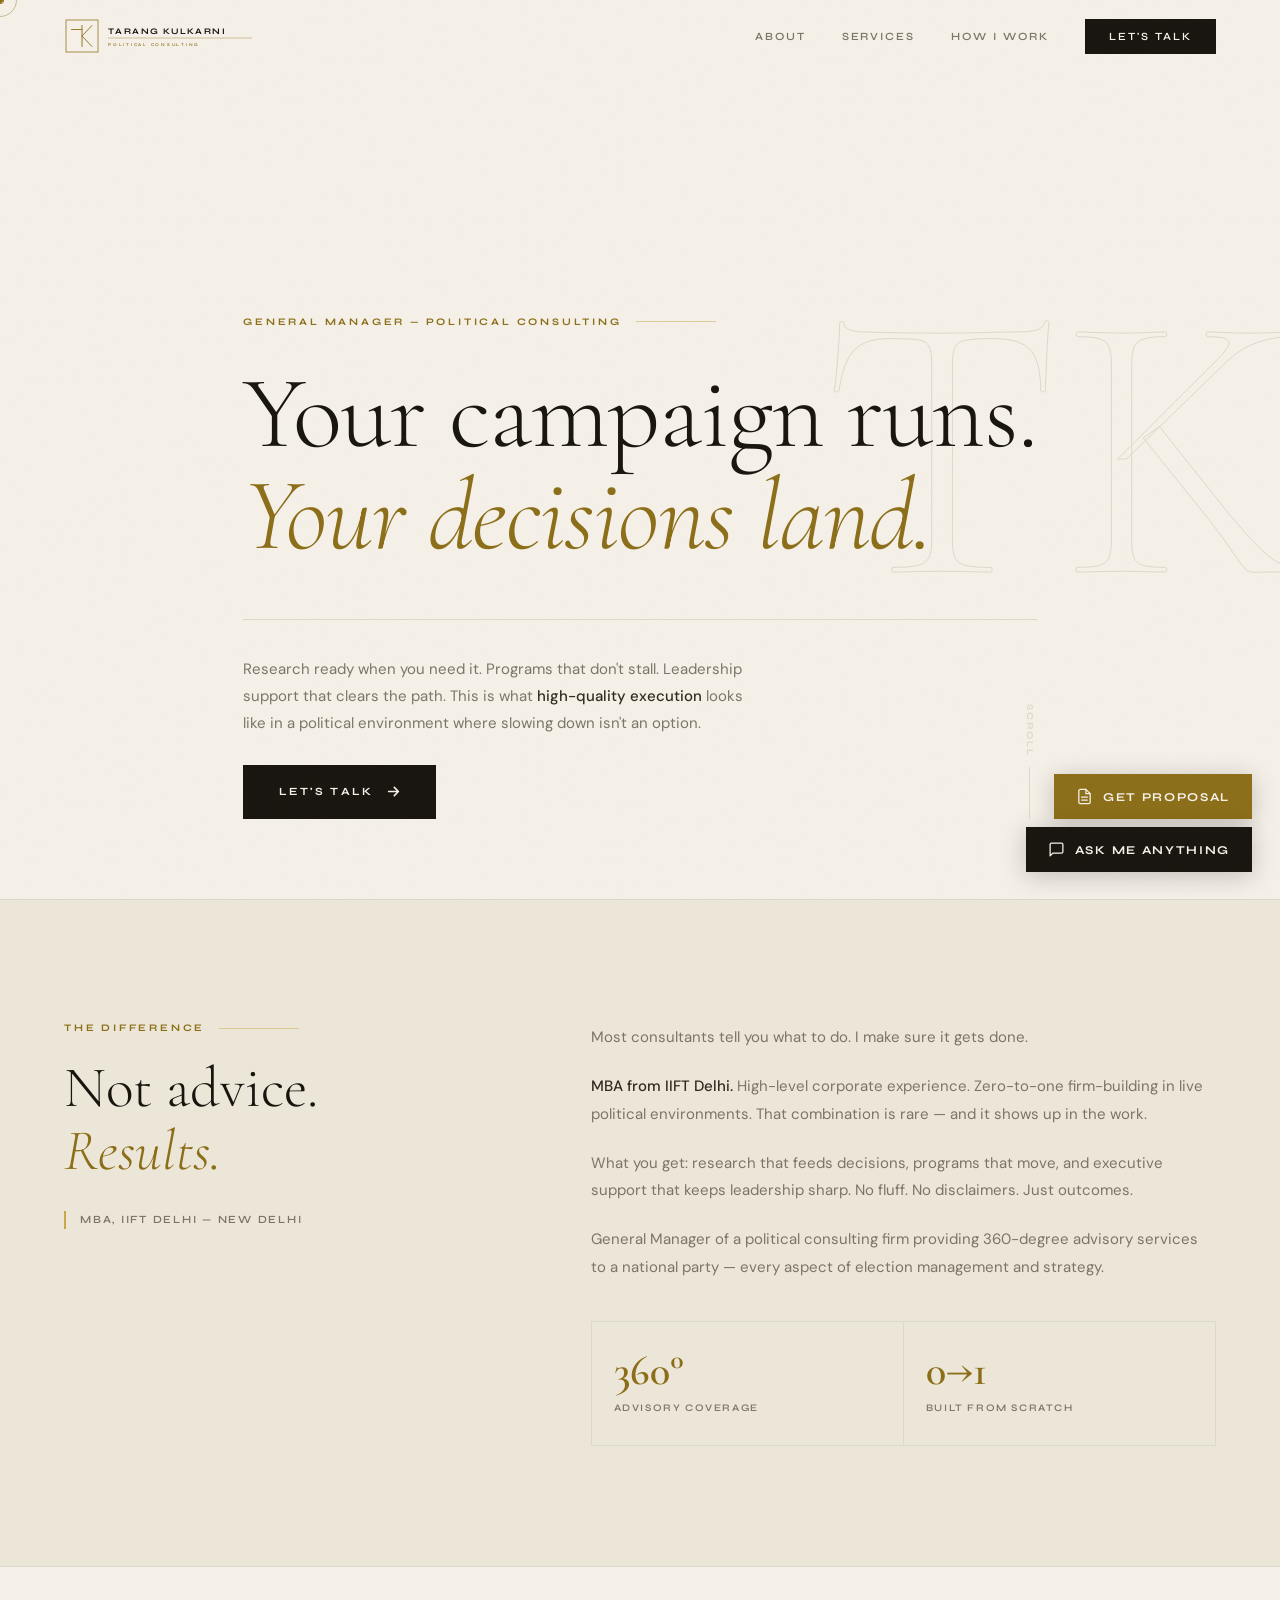
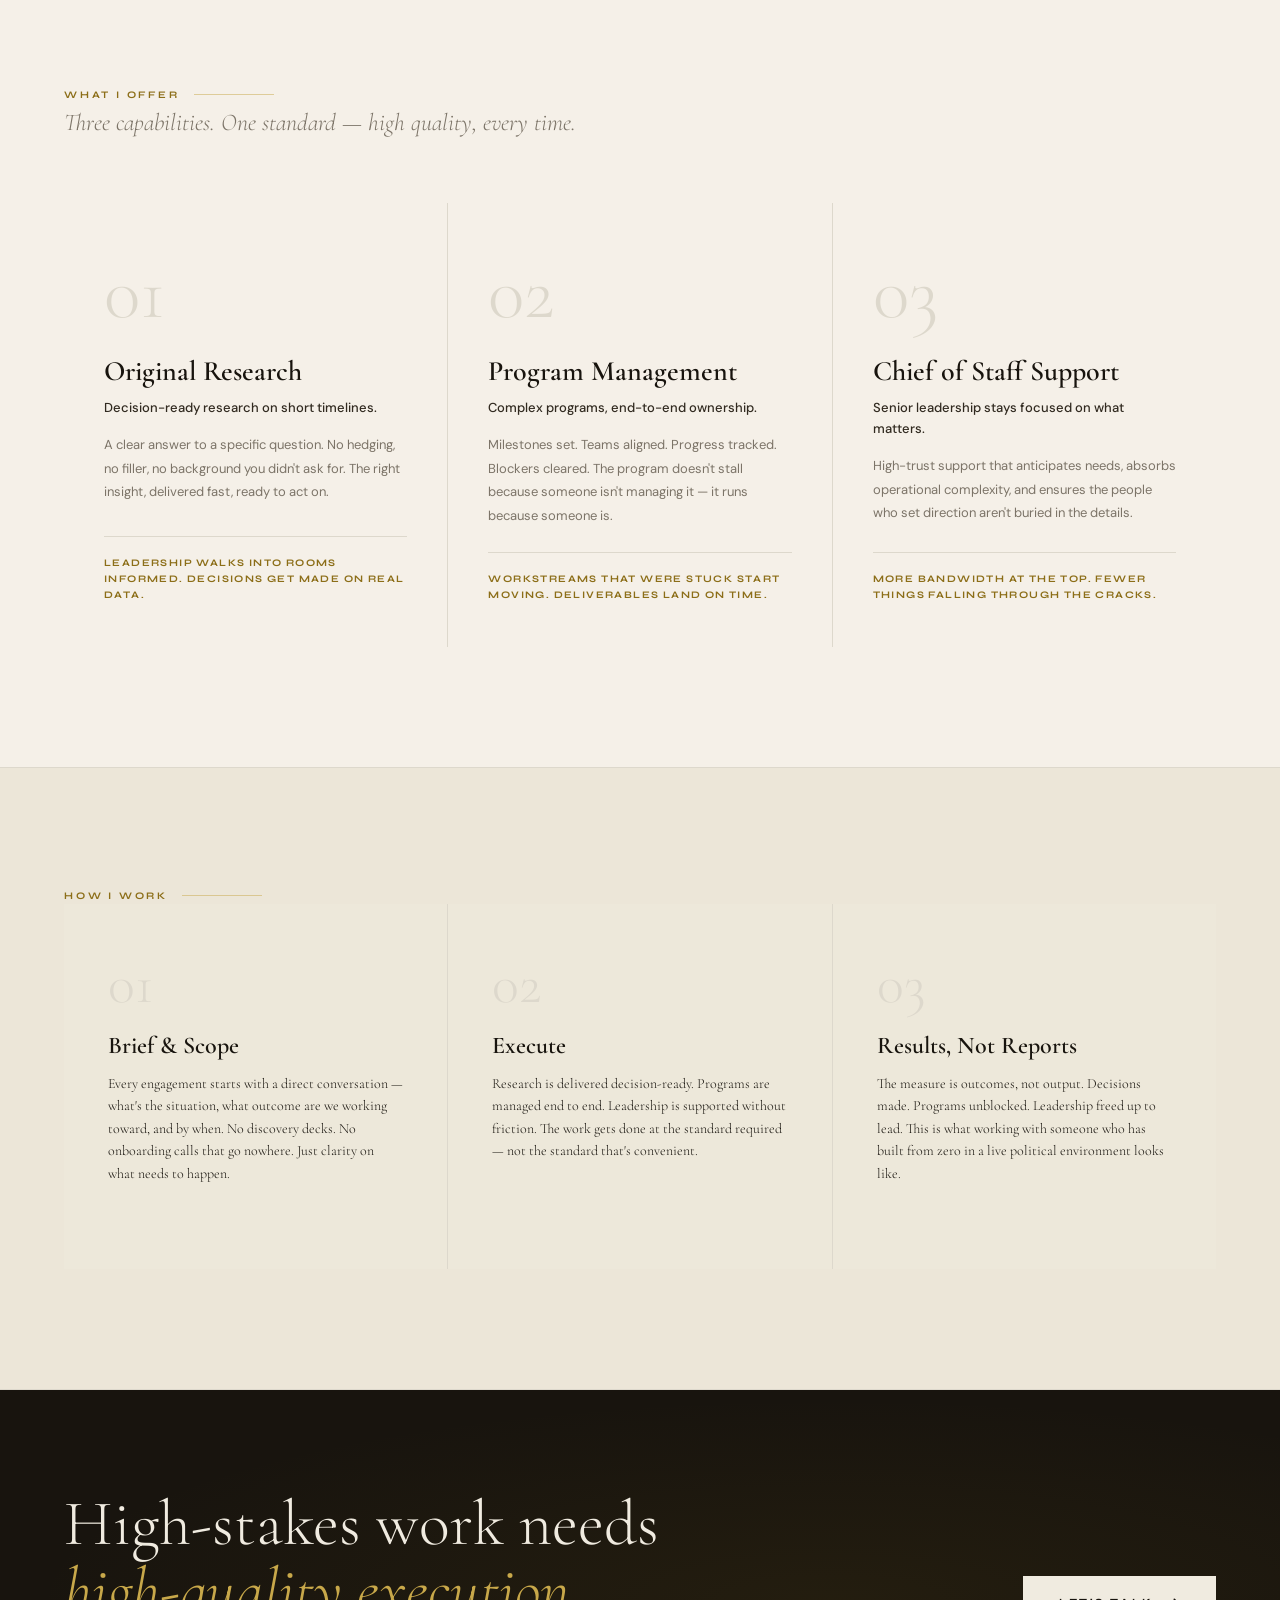
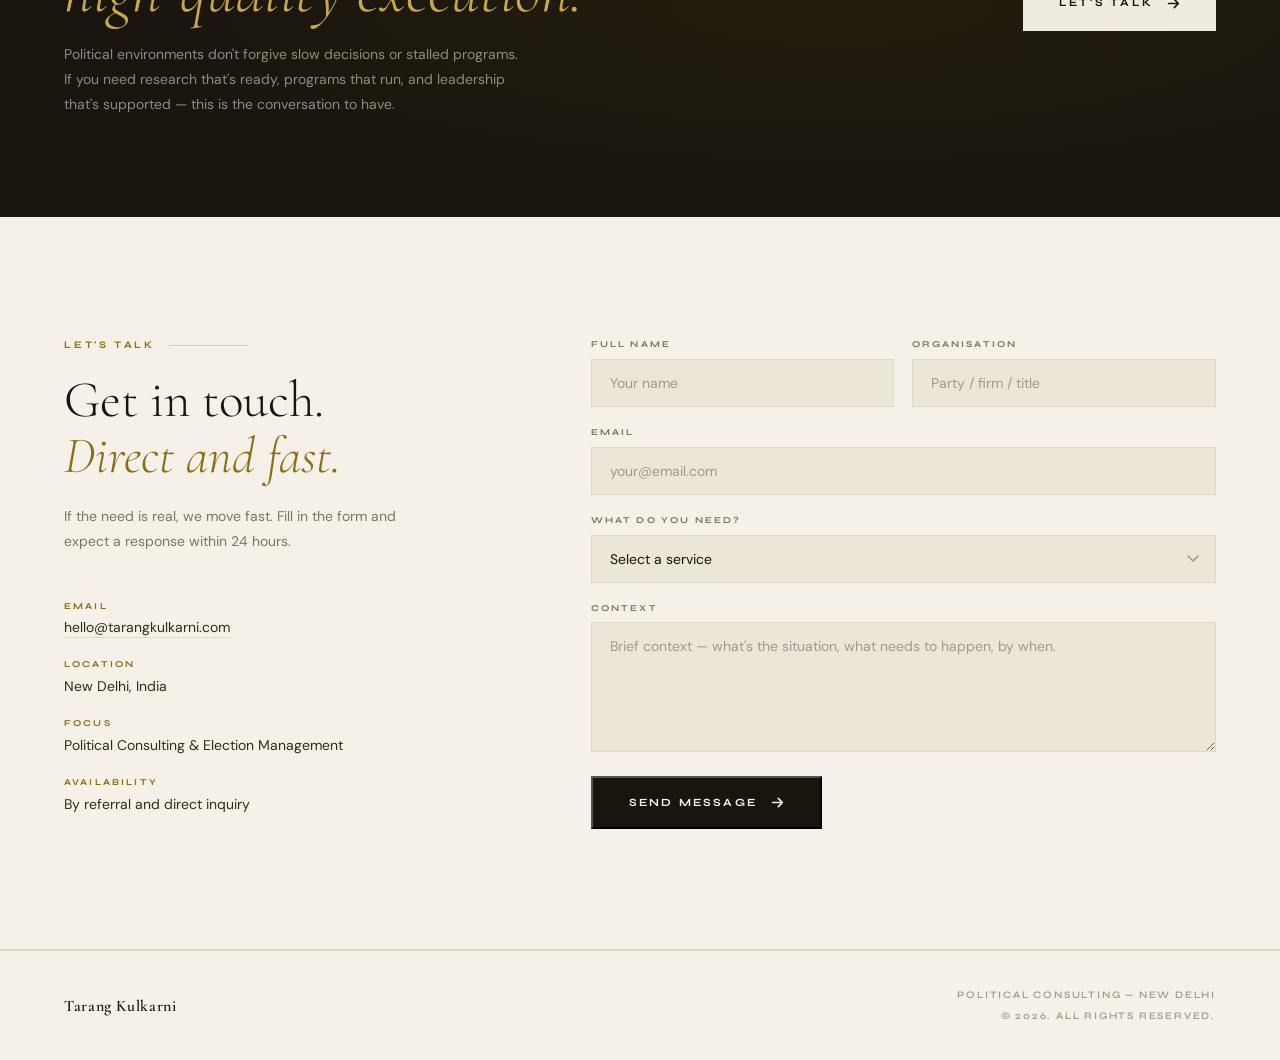
==== index.html @ fb36c05b "Initial commit" ====
<!DOCTYPE html>
<html lang="en">
<head>
  <meta charset="UTF-8" />
  <meta name="viewport" content="width=device-width, initial-scale=1.0" />
  <meta name="description" content="Tarang Kulkarni — General Manager, Political Consulting. Original research, program management, and executive assistancy for high-stakes environments." />
  <title>Tarang Kulkarni — Political Consulting</title>
  <link rel="preconnect" href="https://fonts.googleapis.com" />
  <link rel="preconnect" href="https://fonts.gstatic.com" crossorigin />
  <link href="https://fonts.googleapis.com/css2?family=Cormorant+Garamond:ital,wght@0,300;0,400;0,600;0,700;1,300;1,400;1,600&family=DM+Sans:wght@300;400;500&family=Syne:wght@500;600;700;800&display=swap" rel="stylesheet" />
  <link rel="stylesheet" href="styles.css" />
</head>
<body>

  <div class="cursor"      id="cursor"></div>
  <div class="cursor-ring" id="cursorRing"></div>

  <!-- ═══════════════════════════════════════════
       NAV
  ═══════════════════════════════════════════ -->
  <nav class="nav" id="nav">
    <a class="nav-logo" href="#top" aria-label="Tarang Kulkarni — Home">
      <svg viewBox="0 0 380 72" width="190" height="36" xmlns="http://www.w3.org/2000/svg" aria-hidden="true" style="display:block;">
        <!-- Mark: square border -->
        <rect x="4" y="4" width="64" height="64" fill="none" stroke="#8c6e18" stroke-width="1.5"/>
        <!-- TK ligature: shared stem + crossbar + diagonals -->
        <line x1="36" y1="15" x2="36" y2="57" fill="none" stroke="#8c6e18" stroke-width="1.8" stroke-linecap="round"/>
        <line x1="15" y1="23" x2="36" y2="23" fill="none" stroke="#8c6e18" stroke-width="1.8" stroke-linecap="round"/>
        <line x1="36" y1="36" x2="56" y2="15" fill="none" stroke="#8c6e18" stroke-width="1.8" stroke-linecap="round"/>
        <line x1="36" y1="36" x2="56" y2="57" fill="none" stroke="#8c6e18" stroke-width="1.8" stroke-linecap="round"/>
        <!-- Wordmark: name inherits currentColor for hover transition -->
        <text x="88" y="32" fill="currentColor"
          font-family="'Syne', system-ui, sans-serif"
          font-size="17" font-weight="700" letter-spacing="2.8">TARANG KULKARNI</text>
        <!-- Gold rule -->
        <line x1="88" y1="40" x2="376" y2="40" fill="none" stroke="#8c6e18" stroke-width="0.75"/>
        <!-- Subtitle -->
        <text x="88" y="55" fill="#8c6e18"
          font-family="'Syne', system-ui, sans-serif"
          font-size="8.5" font-weight="600" letter-spacing="3.5">POLITICAL CONSULTING</text>
      </svg>
    </a>

    <ul class="nav-links" id="navLinks">
      <li><a href="#about">About</a></li>
      <li><a href="#services">Services</a></li>
      <li><a href="#process">How I Work</a></li>
      <li><a href="#contact" class="nav-cta">Let's Talk</a></li>
    </ul>

    <button class="hamburger" id="hamburger" aria-label="Open menu">
      <span></span><span></span><span></span>
    </button>
  </nav>

  <!-- ═══════════════════════════════════════════
       HERO
  ═══════════════════════════════════════════ -->
  <header class="hero" id="top">
    <div class="hero-mono" aria-hidden="true">TK</div>

    <div class="hero-inner wrap">
      <p class="eyebrow hero-eyebrow">General Manager &mdash; Political Consulting</p>

      <h1 class="hero-headline">
        Your campaign runs.<br/><em>Your decisions land.</em>
      </h1>

      <div class="hero-foot">
        <div class="hero-foot-left">
          <p class="hero-sub">
            Research ready when you need it. Programs that don't stall.
            Leadership support that clears the path. This is what
            <strong>high-quality execution</strong> looks like in a
            political environment where slowing down isn't an option.
          </p>
          <a href="#contact" class="btn btn-ink hero-cta-btn">
            Let's Talk
            <svg viewBox="0 0 16 16" fill="none" stroke="currentColor" stroke-width="2" stroke-linecap="round" stroke-linejoin="round">
              <path d="M2 8h12M9 3l5 5-5 5"/>
            </svg>
          </a>
        </div>

        <div class="hero-scroll" aria-hidden="true">
          <span class="hero-scroll-label">Scroll</span>
          <div class="hero-scroll-track"></div>
        </div>
      </div>
    </div>
  </header>

  <!-- ═══════════════════════════════════════════
       ABOUT
  ═══════════════════════════════════════════ -->
  <section class="about section-pad" id="about">
    <div class="wrap">
      <div class="about-grid">

        <div class="about-sticky reveal-l">
          <p class="eyebrow">The Difference</p>
          <h2 class="about-heading">Not advice.<br/><em>Results.</em></h2>
          <p class="about-tag">MBA, IIFT Delhi &mdash; New Delhi</p>
        </div>

        <div class="about-copy reveal-r">
          <p>Most consultants tell you what to do. I make sure it gets done.</p>
          <p>
            <strong>MBA from IIFT Delhi.</strong> High-level corporate experience.
            Zero-to-one firm-building in live political environments. That combination
            is rare — and it shows up in the work.
          </p>
          <p>
            What you get: research that feeds decisions, programs that move,
            and executive support that keeps leadership sharp. No fluff.
            No disclaimers. Just outcomes.
          </p>
          <p>
            General Manager of a political consulting firm providing 360-degree
            advisory services to a national party — every aspect of election
            management and strategy.
          </p>

          <div class="stats stagger">
            <div class="stat">
              <div class="stat-n">360°</div>
              <div class="stat-l">Advisory Coverage</div>
            </div>
            <div class="stat">
              <div class="stat-n">0→1</div>
              <div class="stat-l">Built from Scratch</div>
            </div>
          </div>
        </div>

      </div>
    </div>
  </section>

  <!-- ═══════════════════════════════════════════
       SERVICES
  ═══════════════════════════════════════════ -->
  <section class="services section-pad" id="services">
    <div class="wrap">
      <p class="eyebrow reveal">What I Offer</p>
      <p class="services-intro reveal">Three capabilities. One standard — high quality, every time.</p>

      <div class="services-grid stagger">

        <div class="s-card">
          <div class="s-num">01</div>
          <h3 class="s-title">Original Research</h3>
          <p class="s-lead">Decision-ready research on short timelines.</p>
          <p class="s-desc">
            A clear answer to a specific question. No hedging, no filler,
            no background you didn't ask for. The right insight, delivered
            fast, ready to act on.
          </p>
          <p class="s-outcome">Leadership walks into rooms informed. Decisions get made on real data.</p>
        </div>

        <div class="s-card">
          <div class="s-num">02</div>
          <h3 class="s-title">Program Management</h3>
          <p class="s-lead">Complex programs, end-to-end ownership.</p>
          <p class="s-desc">
            Milestones set. Teams aligned. Progress tracked. Blockers cleared.
            The program doesn't stall because someone isn't managing it —
            it runs because someone is.
          </p>
          <p class="s-outcome">Workstreams that were stuck start moving. Deliverables land on time.</p>
        </div>

        <div class="s-card">
          <div class="s-num">03</div>
          <h3 class="s-title">Chief of Staff Support</h3>
          <p class="s-lead">Senior leadership stays focused on what matters.</p>
          <p class="s-desc">
            High-trust support that anticipates needs, absorbs operational
            complexity, and ensures the people who set direction aren't
            buried in the details.
          </p>
          <p class="s-outcome">More bandwidth at the top. Fewer things falling through the cracks.</p>
        </div>

      </div>
    </div>
  </section>

  <!-- ═══════════════════════════════════════════
       HOW I WORK
  ═══════════════════════════════════════════ -->
  <section class="testimonials section-pad" id="process">
    <div class="wrap">
      <p class="eyebrow reveal">How I Work</p>

      <div class="t-grid stagger">

        <div class="t-card">
          <div class="s-num" style="font-size:56px; margin-bottom:20px;">01</div>
          <h3 class="s-title" style="font-size:24px; margin-bottom:12px;">Brief &amp; Scope</h3>
          <p class="t-text" style="font-style:normal; font-size:14px;">
            Every engagement starts with a direct conversation — what's the situation,
            what outcome are we working toward, and by when. No discovery decks.
            No onboarding calls that go nowhere. Just clarity on what needs to happen.
          </p>
        </div>

        <div class="t-card">
          <div class="s-num" style="font-size:56px; margin-bottom:20px;">02</div>
          <h3 class="s-title" style="font-size:24px; margin-bottom:12px;">Execute</h3>
          <p class="t-text" style="font-style:normal; font-size:14px;">
            Research is delivered decision-ready. Programs are managed end to end.
            Leadership is supported without friction. The work gets done at the standard
            required — not the standard that's convenient.
          </p>
        </div>

        <div class="t-card">
          <div class="s-num" style="font-size:56px; margin-bottom:20px;">03</div>
          <h3 class="s-title" style="font-size:24px; margin-bottom:12px;">Results, Not Reports</h3>
          <p class="t-text" style="font-style:normal; font-size:14px;">
            The measure is outcomes, not output. Decisions made. Programs unblocked.
            Leadership freed up to lead. This is what working with someone who has
            built from zero in a live political environment looks like.
          </p>
        </div>

      </div>
    </div>
  </section>

  <!-- ═══════════════════════════════════════════
       CTA BAND (dark)
  ═══════════════════════════════════════════ -->
  <section class="cta-band">
    <div class="wrap">
      <div class="cta-band-inner">

        <div class="cta-band-copy reveal-l">
          <h2 class="cta-band-h">
            High-stakes work needs<br/><em>high-quality execution.</em>
          </h2>
          <p class="cta-band-p">
            Political environments don't forgive slow decisions or stalled
            programs. If you need research that's ready, programs that run,
            and leadership that's supported — this is the conversation to have.
          </p>
        </div>

        <div class="cta-band-action reveal-r">
          <a href="#contact" class="btn btn-dark">
            Let's Talk
            <svg viewBox="0 0 16 16" fill="none" stroke="currentColor" stroke-width="2" stroke-linecap="round" stroke-linejoin="round">
              <path d="M2 8h12M9 3l5 5-5 5"/>
            </svg>
          </a>
        </div>

      </div>
    </div>
  </section>

  <!-- ═══════════════════════════════════════════
       CONTACT
  ═══════════════════════════════════════════ -->
  <section class="contact section-pad" id="contact">
    <div class="wrap">
      <div class="contact-grid">

        <div class="contact-sticky reveal-l">
          <p class="eyebrow">Let's Talk</p>
          <h2 class="contact-h">Get in touch.<br/><em>Direct and fast.</em></h2>
          <p class="contact-sub">
            If the need is real, we move fast. Fill in the form and
            expect a response within 24 hours.
          </p>

          <div class="c-details">
            <div>
              <p class="c-detail-label">Email</p>
              <p class="c-detail-val">
                <a href="mailto:hello@tarangkulkarni.com" style="color:inherit; border-bottom: 1px solid var(--border); padding-bottom:1px; transition: border-color .2s;">hello@tarangkulkarni.com</a>
              </p>
            </div>
            <div>
              <p class="c-detail-label">Location</p>
              <p class="c-detail-val">New Delhi, India</p>
            </div>
            <div>
              <p class="c-detail-label">Focus</p>
              <p class="c-detail-val">Political Consulting &amp; Election Management</p>
            </div>
            <div>
              <p class="c-detail-label">Availability</p>
              <p class="c-detail-val">By referral and direct inquiry</p>
            </div>
          </div>
        </div>

        <div class="reveal-r">
          <form class="form" id="contactForm" novalidate>

            <div class="form-row">
              <div class="form-group">
                <label class="form-lbl" for="fname">Full Name</label>
                <input class="form-input" type="text" id="fname" name="name"
                  placeholder="Your name" required />
              </div>
              <div class="form-group">
                <label class="form-lbl" for="org">Organisation</label>
                <input class="form-input" type="text" id="org" name="org"
                  placeholder="Party / firm / title" />
              </div>
            </div>

            <div class="form-group">
              <label class="form-lbl" for="email">Email</label>
              <input class="form-input" type="email" id="email" name="email"
                placeholder="your@email.com" required />
            </div>

            <div class="form-group">
              <label class="form-lbl" for="service">What do you need?</label>
              <select class="form-select" id="service" name="service">
                <option value="" disabled selected>Select a service</option>
                <option value="research">Original Research</option>
                <option value="programs">Program Management</option>
                <option value="exec">Chief of Staff Support</option>
                <option value="other">Something else</option>
              </select>
            </div>

            <div class="form-group">
              <label class="form-lbl" for="msg">Context</label>
              <textarea class="form-textarea" id="msg" name="message"
                placeholder="Brief context — what's the situation, what needs to happen, by when."
                required></textarea>
            </div>

            <div class="form-actions">
              <button type="submit" class="btn btn-ink" id="submitBtn">
                Send Message
                <svg viewBox="0 0 16 16" fill="none" stroke="currentColor" stroke-width="2" stroke-linecap="round" stroke-linejoin="round">
                  <path d="M2 8h12M9 3l5 5-5 5"/>
                </svg>
              </button>
            </div>

            <div class="form-success" id="formSuccess">
              Message received — you'll hear back within 24 hours.
            </div>

          </form>
        </div>

      </div>
    </div>
  </section>

  <!-- ═══════════════════════════════════════════
       FOOTER
  ═══════════════════════════════════════════ -->
  <footer class="footer">
    <div class="wrap">
      <div class="footer-inner">
        <span class="footer-name">Tarang Kulkarni</span>
        <div class="footer-right">
          <div>Political Consulting &mdash; New Delhi</div>
          <div style="margin-top:4px">&copy; 2026. All rights reserved.</div>
        </div>
      </div>
    </div>
  </footer>

  <!-- ═══════════════════════════════════════════
       SCRIPTS
  ═══════════════════════════════════════════ -->
  <script>
    // ── Cursor ────────────────────────────────
    const cur  = document.getElementById('cursor');
    const ring = document.getElementById('cursorRing');
    let mx = 0, my = 0, rx = 0, ry = 0;

    document.addEventListener('mousemove', e => { mx = e.clientX; my = e.clientY; });

    (function loop() {
      cur.style.left  = mx + 'px';
      cur.style.top   = my + 'px';
      rx += (mx - rx) * 0.13;
      ry += (my - ry) * 0.13;
      ring.style.left = rx + 'px';
      ring.style.top  = ry + 'px';
      requestAnimationFrame(loop);
    })();

    document.querySelectorAll('a, button, input, textarea, select').forEach(el => {
      el.addEventListener('mouseenter', () => { cur.classList.add('hover'); ring.classList.add('hover'); });
      el.addEventListener('mouseleave', () => { cur.classList.remove('hover'); ring.classList.remove('hover'); });
    });

    // ── Nav scroll ────────────────────────────
    const nav = document.getElementById('nav');
    window.addEventListener('scroll', () => {
      nav.classList.toggle('scrolled', window.scrollY > 48);
    }, { passive: true });

    // ── Mobile nav ────────────────────────────
    const hbg   = document.getElementById('hamburger');
    const links = document.getElementById('navLinks');
    hbg.addEventListener('click', () => {
      const open = hbg.classList.toggle('open');
      links.classList.toggle('open', open);
      hbg.setAttribute('aria-label', open ? 'Close menu' : 'Open menu');
    });
    links.querySelectorAll('a').forEach(a => a.addEventListener('click', () => {
      hbg.classList.remove('open');
      links.classList.remove('open');
    }));

    // ── Scroll reveal ─────────────────────────
    const io = new IntersectionObserver(entries => {
      entries.forEach(e => { if (e.isIntersecting) { e.target.classList.add('on'); io.unobserve(e.target); } });
    }, { threshold: 0.12 });
    document.querySelectorAll('.reveal, .reveal-l, .reveal-r, .stagger').forEach(el => io.observe(el));

    // ── Smooth scroll (offset for fixed nav) ──
    document.querySelectorAll('a[href^="#"]').forEach(a => {
      a.addEventListener('click', e => {
        const t = document.querySelector(a.getAttribute('href'));
        if (!t) return;
        e.preventDefault();
        window.scrollTo({ top: t.getBoundingClientRect().top + scrollY - 76, behavior: 'smooth' });
      });
    });

    // ── Contact form ──────────────────────────
    const form    = document.getElementById('contactForm');
    const success = document.getElementById('formSuccess');
    const submitBtn = document.getElementById('submitBtn');

    form.addEventListener('submit', e => {
      e.preventDefault();
      let valid = true;

      ['fname', 'email', 'msg'].forEach(id => {
        const f = document.getElementById(id);
        if (!f.value.trim()) {
          f.classList.add('form-error');
          valid = false;
          f.addEventListener('input', () => f.classList.remove('form-error'), { once: true });
        }
      });

      if (!valid) return;

      submitBtn.disabled = true;
      submitBtn.style.opacity = '.5';

      setTimeout(() => {
        form.reset();
        submitBtn.style.display = 'none';
        success.classList.add('show');
      }, 500);
    });
  </script>

  <!-- ═══════════════════════════════════════════
       WIDGETS
  ═══════════════════════════════════════════ -->
  <div id="wg">

    <!-- ── Q&A Panel ── -->
    <div id="cw-panel" role="complementary" aria-label="Chat with Tarang's assistant">
      <div id="cw-head">
        <div id="cw-head-info">
          <div id="cw-avatar">TK</div>
          <div>
            <div id="cw-name">Ask Tarang</div>
            <div id="cw-status"><span id="cw-dot"></span>Online</div>
          </div>
        </div>
        <button id="cw-close" aria-label="Close chat">
          <svg viewBox="0 0 16 16" fill="none" stroke="currentColor" stroke-width="2" stroke-linecap="round">
            <path d="M3 3l10 10M13 3L3 13"/>
          </svg>
        </button>
      </div>
      <div id="cw-msgs" role="log" aria-live="polite">
        <div class="cw-msg cw-ai">Hi — I'm here to answer questions about Tarang's work, services, and approach. What would you like to know?</div>
      </div>
      <div id="cw-typing" aria-label="Typing" style="display:none;">
        <span></span><span></span><span></span>
      </div>
      <div id="cw-foot">
        <input id="cw-input" type="text" placeholder="Type a message…" autocomplete="off" maxlength="500" />
        <button id="cw-send" aria-label="Send">
          <svg viewBox="0 0 16 16" fill="none" stroke="currentColor" stroke-width="2" stroke-linecap="round" stroke-linejoin="round">
            <path d="M2 8h12M9 3l5 5-5 5"/>
          </svg>
        </button>
      </div>
    </div>

    <!-- ── Proposal Panel ── -->
    <div id="pw-panel" role="complementary" aria-label="Get a proposal from Tarang">
      <div id="pw-progress-wrap">
        <div id="pw-progress-top">
          <span id="pw-progress-label">Step <span id="pw-step-num">1</span> of 6</span>
        </div>
        <div id="pw-progress-track">
          <div id="pw-progress-bar"></div>
        </div>
      </div>
      <div id="pw-head">
        <div id="pw-head-info">
          <div id="pw-avatar">TK</div>
          <div>
            <div id="pw-name">Get a Proposal</div>
            <div id="pw-status">Intake in progress</div>
          </div>
        </div>
        <button id="pw-close" aria-label="Close proposal">
          <svg viewBox="0 0 16 16" fill="none" stroke="currentColor" stroke-width="2" stroke-linecap="round">
            <path d="M3 3l10 10M13 3L3 13"/>
          </svg>
        </button>
      </div>
      <div id="pw-msgs" role="log" aria-live="polite"></div>
      <div id="pw-typing" aria-label="Typing" style="display:none;">
        <span></span><span></span><span></span>
      </div>
      <div id="pw-foot">
        <input id="pw-input" type="text" placeholder="Type your answer…" autocomplete="off" maxlength="500" />
        <button id="pw-send" aria-label="Send">
          <svg viewBox="0 0 16 16" fill="none" stroke="currentColor" stroke-width="2" stroke-linecap="round" stroke-linejoin="round">
            <path d="M2 8h12M9 3l5 5-5 5"/>
          </svg>
        </button>
      </div>
    </div>

    <!-- ── Launchers ── -->
    <div id="wg-launchers">
      <button id="pw-toggle" aria-label="Get a proposal">
        <svg viewBox="0 0 24 24" fill="none" stroke="currentColor" stroke-width="1.8" stroke-linecap="round" stroke-linejoin="round">
          <path d="M14 2H6a2 2 0 00-2 2v16a2 2 0 002 2h12a2 2 0 002-2V8z"/>
          <polyline points="14 2 14 8 20 8"/>
          <line x1="16" y1="13" x2="8" y2="13"/>
          <line x1="16" y1="17" x2="8" y2="17"/>
        </svg>
        Get Proposal
      </button>
      <button id="cw-toggle" aria-label="Ask me anything">
        <svg viewBox="0 0 24 24" fill="none" stroke="currentColor" stroke-width="1.8" stroke-linecap="round" stroke-linejoin="round">
          <path d="M21 15a2 2 0 01-2 2H7l-4 4V5a2 2 0 012-2h14a2 2 0 012 2z"/>
        </svg>
        Ask me anything
      </button>
    </div>

  </div>

  <style>
    /* ── Widget container ── */
    #wg {
      position: fixed;
      bottom: 28px; right: 28px;
      z-index: 9000;
      display: flex;
      flex-direction: column;
      align-items: flex-end;
      gap: 12px;
      font-family: 'DM Sans', system-ui, sans-serif;
    }

    /* ── Launcher stack ── */
    #wg-launchers {
      display: flex;
      flex-direction: column;
      align-items: flex-end;
      gap: 8px;
    }
    #cw-toggle, #pw-toggle {
      display: flex; align-items: center; gap: 10px;
      border: none;
      padding: 14px 22px;
      font-family: 'Syne', system-ui, sans-serif;
      font-size: 12px; font-weight: 700;
      letter-spacing: .14em; text-transform: uppercase;
      cursor: pointer;
      box-shadow: 0 4px 24px rgba(24,20,14,.22);
      transition: background .2s, transform .15s;
      white-space: nowrap;
    }
    #cw-toggle svg, #pw-toggle svg { width: 17px; height: 17px; flex-shrink: 0; }
    /* Primary — ink */
    #cw-toggle { background: #18140e; color: #f5f0e8; }
    #cw-toggle:hover { background: #8c6e18; transform: translateY(-1px); }
    /* Secondary — gold */
    #pw-toggle { background: #8c6e18; color: #f5f0e8; }
    #pw-toggle:hover { background: #7a5e12; transform: translateY(-1px); }

    /* ── Shared panel base ── */
    #cw-panel, #pw-panel {
      width: 360px;
      background: #f5f0e8;
      border: 1px solid #ddd8cc;
      box-shadow: 0 8px 48px rgba(24,20,14,.18);
      display: flex; flex-direction: column;
      overflow: hidden;
      opacity: 0;
      transform: translateY(16px) scale(0.97);
      pointer-events: none;
      transition: opacity .25s ease, transform .25s ease;
      transform-origin: bottom right;
    }
    #cw-panel.cw-open { opacity: 1; transform: translateY(0) scale(1); pointer-events: all; }
    #pw-panel.pw-open { opacity: 1; transform: translateY(0) scale(1); pointer-events: all; }

    /* ── Q&A Header ── */
    #cw-head {
      display: flex; align-items: center; justify-content: space-between;
      padding: 16px 18px;
      background: #18140e;
      color: #f5f0e8;
      flex-shrink: 0;
    }
    #cw-head-info { display: flex; align-items: center; gap: 12px; }
    #cw-avatar {
      width: 36px; height: 36px;
      background: #8c6e18; color: #f5f0e8;
      display: flex; align-items: center; justify-content: center;
      font-family: 'Cormorant Garamond', Georgia, serif;
      font-size: 14px; font-weight: 600; flex-shrink: 0;
    }
    #cw-name {
      font-family: 'Syne', system-ui, sans-serif;
      font-size: 13px; font-weight: 700; letter-spacing: .08em; color: #f5f0e8;
    }
    #cw-status {
      font-size: 11px; color: rgba(245,240,232,.5);
      display: flex; align-items: center; gap: 5px; margin-top: 2px;
    }
    #cw-dot { width: 6px; height: 6px; background: #7ec87e; border-radius: 50%; display: inline-block; }
    #cw-close, #pw-close {
      background: none; border: none; color: rgba(245,240,232,.5);
      cursor: pointer; padding: 4px; display: flex; align-items: center; transition: color .2s;
    }
    #cw-close:hover, #pw-close:hover { color: #f5f0e8; }
    #cw-close svg, #pw-close svg { width: 14px; height: 14px; }

    /* ── Progress bar (proposal only) ── */
    #pw-progress-wrap {
      background: #18140e;
      padding: 10px 18px 11px;
      flex-shrink: 0;
    }
    #pw-progress-top { margin-bottom: 7px; }
    #pw-progress-label {
      font-family: 'Syne', system-ui, sans-serif;
      font-size: 10px; font-weight: 700; letter-spacing: .14em; text-transform: uppercase;
      color: rgba(245,240,232,.5);
    }
    #pw-progress-label span { color: #f5f0e8; }
    #pw-progress-track { height: 2px; background: rgba(245,240,232,.15); overflow: hidden; }
    #pw-progress-bar { height: 100%; background: #8c6e18; width: 0%; transition: width .4s ease; }

    /* ── Proposal Header ── */
    #pw-head {
      display: flex; align-items: center; justify-content: space-between;
      padding: 14px 18px;
      background: #8c6e18; color: #f5f0e8; flex-shrink: 0;
    }
    #pw-head-info { display: flex; align-items: center; gap: 12px; }
    #pw-avatar {
      width: 36px; height: 36px;
      background: rgba(245,240,232,.18); color: #f5f0e8;
      display: flex; align-items: center; justify-content: center;
      font-family: 'Cormorant Garamond', Georgia, serif;
      font-size: 14px; font-weight: 600; flex-shrink: 0;
    }
    #pw-name {
      font-family: 'Syne', system-ui, sans-serif;
      font-size: 13px; font-weight: 700; letter-spacing: .08em; color: #f5f0e8;
    }
    #pw-status { font-size: 11px; color: rgba(245,240,232,.6); margin-top: 2px; }

    /* ── Messages ── */
    #cw-msgs, #pw-msgs {
      flex: 1; overflow-y: auto;
      padding: 18px 16px 8px;
      display: flex; flex-direction: column; gap: 10px;
      min-height: 220px; max-height: 290px;
      scroll-behavior: smooth;
    }
    #cw-msgs::-webkit-scrollbar, #pw-msgs::-webkit-scrollbar { width: 4px; }
    #cw-msgs::-webkit-scrollbar-track, #pw-msgs::-webkit-scrollbar-track { background: transparent; }
    #cw-msgs::-webkit-scrollbar-thumb, #pw-msgs::-webkit-scrollbar-thumb { background: #ddd8cc; border-radius: 2px; }
    .cw-msg { max-width: 86%; padding: 10px 14px; font-size: 13.5px; line-height: 1.6; word-break: break-word; }
    .cw-ai { background: #ece6d8; color: #18140e; border: 1px solid #ddd8cc; align-self: flex-start; }
    .cw-user { background: #18140e; color: #f5f0e8; align-self: flex-end; }
    .cw-error { background: #f9ede8; color: #8b3a2a; border: 1px solid #e8cdc6; align-self: flex-start; font-size: 13px; }

    /* ── Typing indicator ── */
    #cw-typing, #pw-typing {
      display: flex; align-items: center; gap: 4px;
      padding: 10px 16px 4px; flex-shrink: 0;
    }
    #cw-typing span, #pw-typing span {
      width: 6px; height: 6px; background: #c8c2b6;
      border-radius: 50%; animation: cwBounce 1.2s ease-in-out infinite;
    }
    #cw-typing span:nth-child(1), #pw-typing span:nth-child(1) { animation-delay: 0s; }
    #cw-typing span:nth-child(2), #pw-typing span:nth-child(2) { animation-delay: .2s; }
    #cw-typing span:nth-child(3), #pw-typing span:nth-child(3) { animation-delay: .4s; }
    @keyframes cwBounce {
      0%, 60%, 100% { transform: translateY(0); opacity: .4; }
      30%            { transform: translateY(-5px); opacity: 1; }
    }

    /* ── Input area ── */
    #cw-foot, #pw-foot {
      display: flex; align-items: center;
      padding: 12px 14px; border-top: 1px solid #ddd8cc;
      gap: 8px; flex-shrink: 0; background: #f5f0e8;
    }
    #cw-input, #pw-input {
      flex: 1; background: #ece6d8; border: 1px solid #ddd8cc; color: #18140e;
      font-family: 'DM Sans', system-ui, sans-serif; font-size: 13.5px;
      padding: 10px 14px; outline: none; border-radius: 0;
      transition: border-color .2s, box-shadow .2s; -webkit-appearance: none;
    }
    #cw-input::placeholder, #pw-input::placeholder { color: #a09890; }
    #cw-input:focus, #pw-input:focus { border-color: #8c6e18; box-shadow: 0 0 0 2px rgba(140,110,24,.1); }
    #cw-input:disabled, #pw-input:disabled { opacity: .5; cursor: not-allowed; }
    #cw-send, #pw-send {
      width: 40px; height: 40px; background: #18140e; color: #f5f0e8;
      border: none; cursor: pointer;
      display: flex; align-items: center; justify-content: center;
      flex-shrink: 0; transition: background .2s;
    }
    #cw-send:hover:not(:disabled), #pw-send:hover:not(:disabled) { background: #8c6e18; }
    #cw-send:disabled, #pw-send:disabled { opacity: .4; cursor: not-allowed; }
    #cw-send svg, #pw-send svg { width: 14px; height: 14px; }

    /* ── Mobile ── */
    @media (max-width: 480px) {
      #wg { bottom: 16px; right: 16px; left: 16px; align-items: stretch; }
      #cw-panel, #pw-panel { width: 100%; }
      #cw-toggle, #pw-toggle { justify-content: center; }
      #wg-launchers { align-items: stretch; }
    }
  </style>

  <script>
    (function () {
      const launchers = document.getElementById('wg-launchers');
      function hideLaunchers() { launchers.style.display = 'none'; }
      function showLaunchers() { launchers.style.display = 'flex'; }

      /* ════════════════════════════════════════
         Q&A WIDGET
      ════════════════════════════════════════ */
      const cwPanel  = document.getElementById('cw-panel');
      const cwToggle = document.getElementById('cw-toggle');
      const cwClose  = document.getElementById('cw-close');
      const cwMsgs   = document.getElementById('cw-msgs');
      const cwTyping = document.getElementById('cw-typing');
      const cwInput  = document.getElementById('cw-input');
      const cwSendBtn = document.getElementById('cw-send');

      let cwHistory = [], cwLoading = false;

      function openQA() {
        hideLaunchers();
        cwPanel.classList.add('cw-open');
        cwScrollBottom();
        cwInput.focus();
      }
      function closeQA() { cwPanel.classList.remove('cw-open'); showLaunchers(); }

      cwToggle.addEventListener('click', openQA);
      cwClose.addEventListener('click', closeQA);

      function cwScrollBottom() { requestAnimationFrame(() => { cwMsgs.scrollTop = cwMsgs.scrollHeight; }); }

      function cwAppend(role, text) {
        const d = document.createElement('div');
        d.className = 'cw-msg ' + (role === 'user' ? 'cw-user' : role === 'error' ? 'cw-error' : 'cw-ai');
        d.textContent = text;
        cwMsgs.appendChild(d);
        cwScrollBottom();
      }

      function cwSetLoading(on) {
        cwLoading = on; cwSendBtn.disabled = on; cwInput.disabled = on;
        cwTyping.style.display = on ? 'flex' : 'none';
        cwScrollBottom(); if (!on) cwInput.focus();
      }

      async function cwSendMsg() {
        const text = cwInput.value.trim();
        if (!text || cwLoading) return;
        cwAppend('user', text);
        cwHistory.push({ role: 'user', content: text });
        cwInput.value = '';
        cwSetLoading(true);
        try {
          const res = await fetch('/api/chat', {
            method: 'POST', headers: { 'Content-Type': 'application/json' },
            body: JSON.stringify({ messages: cwHistory })
          });
          const data = await res.json();
          if (!res.ok || data.error) throw new Error(data.error || 'Request failed');
          cwHistory.push({ role: 'assistant', content: data.reply });
          cwAppend('assistant', data.reply);
        } catch (e) {
          cwAppend('error', "Something went wrong on my end. Reach out directly — hello@tarangkulkarni.com");
        } finally { cwSetLoading(false); }
      }

      cwSendBtn.addEventListener('click', cwSendMsg);
      cwInput.addEventListener('keydown', e => { if (e.key === 'Enter' && !e.shiftKey) { e.preventDefault(); cwSendMsg(); } });

      /* ════════════════════════════════════════
         PROPOSAL WIDGET
      ════════════════════════════════════════ */
      const pwPanel   = document.getElementById('pw-panel');
      const pwToggle  = document.getElementById('pw-toggle');
      const pwClose   = document.getElementById('pw-close');
      const pwMsgs    = document.getElementById('pw-msgs');
      const pwTyping  = document.getElementById('pw-typing');
      const pwInput   = document.getElementById('pw-input');
      const pwSendBtn = document.getElementById('pw-send');
      const pwStepNum = document.getElementById('pw-step-num');
      const pwBar     = document.getElementById('pw-progress-bar');
      const pwStatus  = document.getElementById('pw-status');

      let pwHistory = [], pwLoading = false, pwStarted = false, pwDone = false;

      function pwUpdateStep(n) {
        pwStepNum.textContent = n;
        pwBar.style.width = (n / 6 * 100) + '%';
      }

      function pwScrollBottom() { requestAnimationFrame(() => { pwMsgs.scrollTop = pwMsgs.scrollHeight; }); }

      function pwAppend(role, text) {
        const d = document.createElement('div');
        d.className = 'cw-msg ' + (role === 'user' ? 'cw-user' : role === 'error' ? 'cw-error' : 'cw-ai');
        d.textContent = text;
        pwMsgs.appendChild(d);
        pwScrollBottom();
      }

      function pwSetLoading(on) {
        pwLoading = on; pwSendBtn.disabled = on; pwInput.disabled = on;
        pwTyping.style.display = on ? 'flex' : 'none';
        pwScrollBottom(); if (!on && !pwDone) pwInput.focus();
      }

      async function pwCallAPI(messages) {
        const res = await fetch('/api/chat', {
          method: 'POST', headers: { 'Content-Type': 'application/json' },
          body: JSON.stringify({ messages })
        });
        const data = await res.json();
        if (!res.ok || data.error) throw new Error(data.error || 'Request failed');
        return data;
      }

      async function pwAutoStart() {
        pwSetLoading(true);
        pwHistory.push({ role: 'user', content: "I'd like to get a proposal." });
        try {
          const data = await pwCallAPI(pwHistory);
          pwHistory.push({ role: 'assistant', content: data.reply });
          pwAppend('assistant', data.reply);
          if (data.intake_step) pwUpdateStep(data.intake_step);
        } catch (e) {
          pwAppend('error', "Something went wrong. Reach out directly — hello@tarangkulkarni.com");
        } finally { pwSetLoading(false); }
      }

      function openProposal() {
        hideLaunchers();
        pwPanel.classList.add('pw-open');
        pwScrollBottom();
        if (!pwStarted) { pwStarted = true; pwAutoStart(); }
        else if (!pwDone) { pwInput.focus(); }
      }
      function closeProposal() { pwPanel.classList.remove('pw-open'); showLaunchers(); }

      pwToggle.addEventListener('click', openProposal);
      pwClose.addEventListener('click', closeProposal);

      async function pwSendMsg() {
        const text = pwInput.value.trim();
        if (!text || pwLoading || pwDone) return;
        pwAppend('user', text);
        pwHistory.push({ role: 'user', content: text });
        pwInput.value = '';
        pwSetLoading(true);
        try {
          const data = await pwCallAPI(pwHistory);
          pwHistory.push({ role: 'assistant', content: data.reply });
          pwAppend('assistant', data.reply);
          if (data.intake_step) pwUpdateStep(data.intake_step);
          if (data.intake_complete) {
            pwDone = true;
            pwInput.disabled = true; pwSendBtn.disabled = true;
            pwInput.placeholder = 'Proposal request sent';
            pwStatus.textContent = 'Complete';
            pwBar.style.width = '100%';
            fetch('/api/generate-proposal', {
              method: 'POST', headers: { 'Content-Type': 'application/json' },
              body: JSON.stringify({ intake_data: data.intake_data, conversation: pwHistory })
            }).catch(() => {});
          }
        } catch (e) {
          pwAppend('error', "Something went wrong. Reach out directly — hello@tarangkulkarni.com");
        } finally { pwSetLoading(false); }
      }

      pwSendBtn.addEventListener('click', pwSendMsg);
      pwInput.addEventListener('keydown', e => { if (e.key === 'Enter' && !e.shiftKey) { e.preventDefault(); pwSendMsg(); } });

    })();
  </script>
</body>
</html>
---- styles.css ----
/* ============================================================
   TARANG KULKARNI — styles.css
   Warm cream · Cormorant Garamond · Syne · DM Sans
   Austere Authority — light editorial
   ============================================================ */

/* ------------------------------------------------------------
   1. RESET + CUSTOM PROPERTIES
   ------------------------------------------------------------ */
*, *::before, *::after { box-sizing: border-box; margin: 0; padding: 0; }

:root {
  /* Palette */
  --cream:       #f5f0e8;
  --cream-deep:  #ece6d8;
  --cream-card:  #ede8da;
  --ink:         #18140e;
  --ink-soft:    #312a20;
  --muted:       #7c7468;
  --muted-light: #a09890;
  --gold:        #8c6e18;
  --gold-bright: #a07e20;
  --gold-pale:   #c8a84a;
  --gold-wash:   rgba(138, 110, 24, 0.08);
  --border:      #ddd8cc;
  --border-light:#eae5d8;

  /* Dark section (CTA banner) */
  --dark-bg:     #18140e;
  --dark-text:   #f0ebe0;
  --dark-muted:  rgba(240, 235, 224, 0.55);
  --dark-border: rgba(240, 235, 224, 0.12);

  /* Type */
  --display: 'Cormorant Garamond', Georgia, serif;
  --ui:      'Syne', sans-serif;
  --body:    'DM Sans', sans-serif;

  /* Layout */
  --max:     1280px;
  --gap:     64px;
  --gap-sm:  24px;

  /* Motion */
  --ease:    cubic-bezier(0.4, 0, 0.2, 1);
  --ease-o:  cubic-bezier(0, 0, 0.2, 1);
}

html { scroll-behavior: smooth; font-size: 16px; }

body {
  background: var(--cream);
  color: var(--ink);
  font-family: var(--body);
  font-size: 15px;
  line-height: 1.65;
  overflow-x: hidden;
  -webkit-font-smoothing: antialiased;
  color-scheme: light;
  cursor: none;
}

img  { display: block; max-width: 100%; }
a    { color: inherit; text-decoration: none; }
ul   { list-style: none; }

/* ------------------------------------------------------------
   2. NOISE TEXTURE OVERLAY
   ------------------------------------------------------------ */
body::after {
  content: '';
  position: fixed; inset: 0;
  background-image: url("data:image/svg+xml,%3Csvg xmlns='http://www.w3.org/2000/svg' width='250' height='250'%3E%3Cfilter id='n'%3E%3CfeTurbulence type='fractalNoise' baseFrequency='0.8' numOctaves='4' stitchTiles='stitch'/%3E%3C/filter%3E%3Crect width='250' height='250' filter='url(%23n)' opacity='0.025'/%3E%3C/svg%3E");
  pointer-events: none;
  z-index: 9990;
  opacity: 1;
}

/* ------------------------------------------------------------
   3. CUSTOM CURSOR (desktop only)
   ------------------------------------------------------------ */
.cursor {
  position: fixed; width: 7px; height: 7px;
  background: var(--gold); border-radius: 50%;
  pointer-events: none; z-index: 9999;
  transform: translate(-50%, -50%);
  transition: width .2s var(--ease), height .2s var(--ease), opacity .3s;
  will-change: left, top;
}
.cursor-ring {
  position: fixed; width: 34px; height: 34px;
  border: 1px solid rgba(138, 110, 24, 0.4); border-radius: 50%;
  pointer-events: none; z-index: 9998;
  transform: translate(-50%, -50%);
  transition: width .28s var(--ease), height .28s var(--ease),
              border-color .25s, opacity .3s;
  will-change: left, top;
}
.cursor.hover    { width: 0; height: 0; opacity: 0; }
.cursor-ring.hover { width: 56px; height: 56px; border-color: var(--gold); }

/* ------------------------------------------------------------
   4. NAVIGATION
   ------------------------------------------------------------ */
.nav {
  position: fixed; top: 0; left: 0; right: 0; z-index: 500;
  height: 72px;
  display: flex; align-items: center; justify-content: space-between;
  padding: 0 var(--gap);
  transition: background .4s var(--ease), border-color .4s, box-shadow .4s;
  border-bottom: 1px solid transparent;
}
.nav.scrolled {
  background: rgba(245, 240, 232, 0.92);
  backdrop-filter: blur(14px);
  -webkit-backdrop-filter: blur(14px);
  border-bottom-color: var(--border);
  box-shadow: 0 1px 24px rgba(24, 20, 14, 0.06);
}

.nav-logo {
  color: var(--ink);
  transition: color .2s;
  line-height: 0;
}
/* On hover: wordmark text (currentColor) shifts to gold — mark stays gold */
.nav-logo:hover { color: var(--gold); }

.nav-links {
  display: flex; align-items: center; gap: 36px;
}
.nav-links a {
  font-family: var(--ui);
  font-size: 11px; font-weight: 600;
  letter-spacing: .18em; text-transform: uppercase;
  color: var(--muted);
  position: relative;
  transition: color .2s;
}
.nav-links a::after {
  content: ''; position: absolute;
  bottom: -3px; left: 0; right: 0; height: 1px;
  background: var(--gold);
  transform: scaleX(0); transform-origin: left;
  transition: transform .3s var(--ease);
}
.nav-links a:hover            { color: var(--ink); }
.nav-links a:hover::after     { transform: scaleX(1); }

.nav-cta {
  color: var(--cream) !important;
  background: var(--ink);
  padding: 11px 24px;
  font-family: var(--ui);
  font-size: 11px; font-weight: 700;
  letter-spacing: .18em; text-transform: uppercase;
  transition: background .2s, color .2s !important;
}
.nav-cta::after   { display: none !important; }
.nav-cta:hover    { background: var(--gold) !important; color: var(--cream) !important; }

.hamburger {
  display: none; flex-direction: column; gap: 5px;
  background: none; border: none; cursor: none; padding: 4px;
}
.hamburger span {
  display: block; width: 22px; height: 1px;
  background: var(--ink);
  transition: transform .3s, opacity .3s;
}
.hamburger.open span:nth-child(1) { transform: translateY(6px) rotate(45deg); }
.hamburger.open span:nth-child(2) { opacity: 0; }
.hamburger.open span:nth-child(3) { transform: translateY(-6px) rotate(-45deg); }

/* ------------------------------------------------------------
   5. SHARED LAYOUT
   ------------------------------------------------------------ */
.wrap { max-width: var(--max); margin: 0 auto; padding: 0 var(--gap); }
.section-pad { padding: 120px 0; }

.eyebrow {
  font-family: var(--ui);
  font-size: 10px; font-weight: 700;
  letter-spacing: .28em; text-transform: uppercase;
  color: var(--gold);
  display: flex; align-items: center; gap: 14px;
}
.eyebrow::after {
  content: ''; flex: 0 0 80px; height: 1px;
  background: var(--gold-pale); opacity: .5;
}

hr.rule { border: none; border-top: 1px solid var(--border); }

/* ------------------------------------------------------------
   6. HERO
   ------------------------------------------------------------ */
.hero {
  min-height: 100vh;
  display: flex; flex-direction: column; justify-content: flex-end;
  padding-top: 72px; position: relative; overflow: hidden;
  border-bottom: 1px solid var(--border);
}

/* Large background monogram */
.hero-mono {
  position: absolute; top: 50%; right: -32px;
  transform: translateY(-50%);
  font-family: var(--display);
  font-size: min(30vw, 400px); font-weight: 300; line-height: 1;
  color: transparent;
  -webkit-text-stroke: 1px var(--border);
  pointer-events: none; user-select: none; white-space: nowrap;
  opacity: 0;
  animation: fadeIn 1.6s var(--ease) .3s forwards;
}

.hero-inner {
  position: relative; z-index: 2;
  padding: 72px var(--gap) 80px;
}

.hero-eyebrow {
  margin-bottom: 32px;
  opacity: 0;
  animation: slideUp .7s var(--ease) .5s forwards;
}

.hero-headline {
  font-family: var(--display);
  font-size: clamp(52px, 8vw, 116px);
  font-weight: 300; line-height: 1.0; letter-spacing: -.01em;
  max-width: 1000px;
  opacity: 0;
  animation: slideUp .85s var(--ease) .7s forwards;
}
.hero-headline em { font-style: italic; color: var(--gold); }

.hero-foot {
  display: grid; grid-template-columns: 1fr auto;
  align-items: end; gap: 48px;
  margin-top: 52px; padding-top: 36px;
  border-top: 1px solid var(--border);
  opacity: 0;
  animation: slideUp .8s var(--ease) 1s forwards;
}

.hero-foot-left {
  display: flex; flex-direction: column; align-items: flex-start; gap: 28px;
}
.hero-sub {
  font-size: 15px; color: var(--muted);
  line-height: 1.8; max-width: 520px;
}
.hero-sub strong { color: var(--ink-soft); font-weight: 500; }

.hero-scroll {
  display: flex; flex-direction: column; align-items: center; gap: 10px;
  opacity: 0;
  animation: fadeIn 1s var(--ease) 1.5s forwards;
}
.hero-scroll-label {
  font-family: var(--ui); font-size: 9px; font-weight: 700;
  letter-spacing: .22em; text-transform: uppercase;
  color: var(--border); writing-mode: vertical-rl;
}
.hero-scroll-track {
  width: 1px; height: 52px;
  background: var(--border); position: relative; overflow: hidden;
}
.hero-scroll-track::after {
  content: ''; position: absolute; top: -100%; left: 0;
  width: 100%; height: 100%; background: var(--gold);
  animation: ticker 2.2s var(--ease) 1.7s infinite;
}

/* ------------------------------------------------------------
   7. ABOUT
   ------------------------------------------------------------ */
.about { background: var(--cream-deep); border-bottom: 1px solid var(--border); }

.about-grid {
  display: grid; grid-template-columns: 5fr 7fr;
  gap: 80px; align-items: start;
}
.about-sticky { position: sticky; top: 112px; }

.about-heading {
  font-family: var(--display);
  font-size: clamp(38px, 4.5vw, 60px);
  font-weight: 300; line-height: 1.1;
  margin-top: 20px; margin-bottom: 28px;
}
.about-heading em { font-style: italic; color: var(--gold); }

.about-tag {
  font-family: var(--ui); font-size: 11px; font-weight: 600;
  letter-spacing: .16em; text-transform: uppercase;
  color: var(--muted);
  padding-left: 14px;
  border-left: 2px solid var(--gold-pale);
}

.about-copy { padding-top: 4px; }
.about-copy p {
  font-size: 15px; color: var(--muted);
  line-height: 1.82; margin-bottom: 22px;
}
.about-copy p:last-of-type { margin-bottom: 40px; }
.about-copy strong { color: var(--ink-soft); font-weight: 500; }

.stats {
  display: grid; grid-template-columns: repeat(2, 1fr);
  gap: 1px; background: var(--border);
  border: 1px solid var(--border);
}
.stat {
  background: var(--cream-deep);
  padding: 28px 22px;
  transition: background .3s;
}
.stat:hover { background: var(--cream); }
.stat-n {
  font-family: var(--display);
  font-size: 42px; font-weight: 600;
  color: var(--gold); line-height: 1; margin-bottom: 8px;
}
.stat-l {
  font-family: var(--ui); font-size: 10px; font-weight: 600;
  letter-spacing: .16em; text-transform: uppercase; color: var(--muted);
}

/* ------------------------------------------------------------
   8. SERVICES
   ------------------------------------------------------------ */
.services { border-bottom: 1px solid var(--border); }

.services-intro {
  font-family: var(--display);
  font-size: clamp(18px, 2vw, 24px); font-weight: 300; font-style: italic;
  color: var(--muted); margin-bottom: 60px; max-width: 560px;
}

.services-grid {
  display: grid; grid-template-columns: repeat(3, 1fr);
  gap: 1px; background: var(--border);
}

.s-card {
  background: var(--cream);
  padding: 52px 40px 44px;
  display: flex; flex-direction: column;
  position: relative; overflow: hidden;
  transition: background .3s var(--ease), box-shadow .3s var(--ease);
}
.s-card::before {
  content: ''; position: absolute;
  top: 0; left: 0; right: 0; height: 2px;
  background: var(--gold);
  transform: scaleX(0); transform-origin: left;
  transition: transform .45s var(--ease);
}
.s-card:hover { background: #faf6ee; box-shadow: 0 8px 40px rgba(24,20,14,.07); }
.s-card:hover::before { transform: scaleX(1); }

.s-num {
  font-family: var(--display);
  font-size: 76px; font-weight: 300; line-height: 1;
  color: var(--border); margin-bottom: 24px;
  transition: color .3s;
}
.s-card:hover .s-num { color: var(--gold-pale); }

.s-title {
  font-family: var(--display);
  font-size: 28px; font-weight: 600; line-height: 1.2;
  color: var(--ink); margin-bottom: 10px;
}
.s-lead {
  font-size: 13px; font-weight: 500;
  color: var(--ink-soft); line-height: 1.6; margin-bottom: 14px;
}
.s-desc {
  font-size: 13px; color: var(--muted);
  line-height: 1.82; flex: 1; margin-bottom: 24px;
}
.s-outcome {
  padding-top: 18px; border-top: 1px solid var(--border);
  font-family: var(--ui); font-size: 10px; font-weight: 700;
  letter-spacing: .14em; text-transform: uppercase;
  color: var(--gold); line-height: 1.6;
}

/* ------------------------------------------------------------
   9. TESTIMONIALS
   ------------------------------------------------------------ */
.testimonials {
  background: var(--cream-deep);
  border-bottom: 1px solid var(--border);
}

.t-grid {
  display: grid; grid-template-columns: repeat(3, 1fr);
  gap: 1px; background: var(--border);
}

.t-card {
  background: var(--cream-card);
  padding: 52px 44px;
  transition: background .3s, box-shadow .3s;
}
.t-card:hover { background: var(--cream); box-shadow: 0 8px 40px rgba(24,20,14,.06); }

.t-mark {
  font-family: var(--display);
  font-size: 100px; line-height: .7;
  color: var(--gold-pale); opacity: .45;
  margin-bottom: 20px; user-select: none;
}
.t-text {
  font-family: var(--display);
  font-size: clamp(17px, 1.6vw, 21px); font-weight: 300; font-style: italic;
  color: var(--ink); line-height: 1.6; margin-bottom: 32px;
}
.t-author { display: flex; align-items: center; gap: 14px; }
.t-avatar {
  width: 42px; height: 42px; border-radius: 50%;
  background: var(--border); border: 1px solid var(--border);
  display: flex; align-items: center; justify-content: center;
  font-family: var(--display); font-size: 17px; font-weight: 600;
  color: var(--muted); flex-shrink: 0;
}
.t-name {
  font-family: var(--ui); font-size: 11px; font-weight: 700;
  letter-spacing: .1em; text-transform: uppercase;
  color: var(--ink-soft); margin-bottom: 3px;
}
.t-role { font-size: 12px; color: var(--muted); }

/* ------------------------------------------------------------
   10. CTA BANNER (dark inversion)
   ------------------------------------------------------------ */
.cta-band {
  background: var(--dark-bg);
  color: var(--dark-text);
  padding: 100px 0; position: relative; overflow: hidden;
}
.cta-band::before {
  content: ''; position: absolute; inset: 0;
  background: radial-gradient(ellipse at 65% 50%,
    rgba(138,110,24,.1) 0%, transparent 68%);
  pointer-events: none;
}
.cta-band-inner {
  position: relative; z-index: 1;
  display: flex; justify-content: space-between;
  align-items: center; gap: 60px;
}
.cta-band-copy { flex: 1; }
.cta-band-h {
  font-family: var(--display);
  font-size: clamp(36px, 5vw, 68px); font-weight: 300; line-height: 1.05;
  color: var(--dark-text); margin-bottom: 18px;
}
.cta-band-h em { font-style: italic; color: var(--gold-pale); }
.cta-band-p { font-size: 14px; color: var(--dark-muted); line-height: 1.78; max-width: 460px; }
.cta-band-action { flex-shrink: 0; }

/* ------------------------------------------------------------
   11. BUTTONS
   ------------------------------------------------------------ */
.btn {
  display: inline-flex; align-items: center; gap: 14px;
  font-family: var(--ui); font-size: 11px; font-weight: 700;
  letter-spacing: .2em; text-transform: uppercase;
  padding: 18px 36px;
  transition: background .22s var(--ease), color .22s, gap .22s var(--ease),
              box-shadow .22s;
  white-space: nowrap; cursor: none;
}
.btn svg { width: 13px; height: 13px; flex-shrink: 0; transition: transform .22s var(--ease); }
.btn:hover svg { transform: translateX(4px); }

.btn-dark {
  background: var(--dark-text); color: var(--dark-bg);
}
.btn-dark:hover { background: var(--gold-pale); gap: 22px; }

.btn-gold {
  background: var(--gold); color: var(--cream);
}
.btn-gold:hover { background: var(--gold-bright); gap: 22px; }

.btn-ink {
  background: var(--ink); color: var(--cream);
}
.btn-ink:hover { background: var(--gold); gap: 22px; }

.btn-outline {
  background: transparent; color: var(--ink);
  border: 1px solid var(--border);
}
.btn-outline:hover { background: var(--ink); color: var(--cream); border-color: var(--ink); gap: 22px; }

/* ------------------------------------------------------------
   12. CONTACT + FORM
   ------------------------------------------------------------ */
.contact { border-bottom: 1px solid var(--border); }

.contact-grid {
  display: grid; grid-template-columns: 5fr 7fr;
  gap: 80px; align-items: start;
}
.contact-sticky { position: sticky; top: 112px; }

.contact-h {
  font-family: var(--display);
  font-size: clamp(34px, 4vw, 52px); font-weight: 300;
  line-height: 1.1; margin-top: 18px; margin-bottom: 20px;
}
.contact-h em { font-style: italic; color: var(--gold); }
.contact-sub {
  font-size: 14px; color: var(--muted);
  line-height: 1.8; margin-bottom: 44px; max-width: 340px;
}

.c-details { display: flex; flex-direction: column; gap: 18px; }
.c-detail-label {
  font-family: var(--ui); font-size: 9px; font-weight: 700;
  letter-spacing: .24em; text-transform: uppercase;
  color: var(--gold); margin-bottom: 3px;
}
.c-detail-val { font-size: 14px; color: var(--ink-soft); }

/* Form */
.form { display: flex; flex-direction: column; gap: 18px; }
.form-row { display: grid; grid-template-columns: 1fr 1fr; gap: 18px; }
.form-group { display: flex; flex-direction: column; gap: 7px; }

.form-lbl {
  font-family: var(--ui); font-size: 9px; font-weight: 700;
  letter-spacing: .24em; text-transform: uppercase;
  color: var(--muted);
  transition: color .2s;
}
.form-group:focus-within .form-lbl { color: var(--gold); }

.form-input, .form-select, .form-textarea {
  background: var(--cream-deep); border: 1px solid var(--border);
  color: var(--ink); font-family: var(--body); font-size: 14px;
  padding: 14px 18px; outline: none;
  transition: border-color .2s, background .2s, box-shadow .2s;
  appearance: none; -webkit-appearance: none; border-radius: 0;
}
.form-input::placeholder, .form-textarea::placeholder { color: var(--muted-light); }
.form-input:focus, .form-select:focus, .form-textarea:focus {
  border-color: var(--gold);
  background: #faf7f0;
  box-shadow: 0 0 0 3px rgba(138,110,24,.08);
}
.form-textarea { resize: vertical; min-height: 130px; }

.form-select {
  background-image: url("data:image/svg+xml,%3Csvg xmlns='http://www.w3.org/2000/svg' width='12' height='7' viewBox='0 0 12 7'%3E%3Cpath d='M1 1l5 5 5-5' stroke='%23a09890' stroke-width='1.5' fill='none' stroke-linecap='round'/%3E%3C/svg%3E");
  background-repeat: no-repeat; background-position: right 16px center;
  padding-right: 40px; cursor: none;
}
.form-select option { background: var(--cream); color: var(--ink); }

.form-error {
  border-color: #b84040 !important;
  box-shadow: 0 0 0 3px rgba(184, 64, 64, .08) !important;
}

.form-actions { margin-top: 6px; }

.form-success {
  display: none; margin-top: 16px;
  padding: 16px 20px;
  background: rgba(138,110,24,.07);
  border: 1px solid var(--gold-pale);
  font-family: var(--ui); font-size: 10px; font-weight: 700;
  letter-spacing: .18em; text-transform: uppercase; color: var(--gold);
}
.form-success.show { display: block; }

/* ------------------------------------------------------------
   13. FOOTER
   ------------------------------------------------------------ */
.footer { padding: 36px 0; border-top: 1px solid var(--border); }
.footer-inner {
  display: flex; justify-content: space-between; align-items: center;
}
.footer-name {
  font-family: var(--display);
  font-size: 16px; font-weight: 600; letter-spacing: .04em; color: var(--ink);
}
.footer-right {
  font-family: var(--ui); font-size: 10px; font-weight: 600;
  letter-spacing: .18em; text-transform: uppercase;
  color: var(--muted-light); text-align: right;
}

/* ------------------------------------------------------------
   14. SCROLL REVEAL
   ------------------------------------------------------------ */
.reveal {
  opacity: 0; transform: translateY(26px);
  transition: opacity .8s var(--ease-o), transform .8s var(--ease-o);
}
.reveal-l {
  opacity: 0; transform: translateX(-26px);
  transition: opacity .8s var(--ease-o), transform .8s var(--ease-o);
}
.reveal-r {
  opacity: 0; transform: translateX(26px);
  transition: opacity .8s var(--ease-o), transform .8s var(--ease-o);
}
.reveal.on, .reveal-l.on, .reveal-r.on { opacity: 1; transform: none; }

.stagger > * {
  opacity: 0; transform: translateY(20px);
  transition: opacity .65s var(--ease-o), transform .65s var(--ease-o);
}
.stagger.on > *:nth-child(1) { opacity:1; transform:none; transition-delay:0s; }
.stagger.on > *:nth-child(2) { opacity:1; transform:none; transition-delay:.1s; }
.stagger.on > *:nth-child(3) { opacity:1; transform:none; transition-delay:.2s; }
.stagger.on > *:nth-child(4) { opacity:1; transform:none; transition-delay:.3s; }

/* ------------------------------------------------------------
   15. KEYFRAMES
   ------------------------------------------------------------ */
@keyframes slideUp {
  from { opacity:0; transform:translateY(22px); }
  to   { opacity:1; transform:none; }
}
@keyframes fadeIn {
  from { opacity:0; } to { opacity:1; }
}
@keyframes ticker {
  0%   { top:-100%; }
  100% { top:200%; }
}

/* ------------------------------------------------------------
   16. RESPONSIVE
   ------------------------------------------------------------ */
@media (max-width: 1024px) {
  :root { --gap: 40px; }
  .about-grid, .contact-grid { grid-template-columns: 1fr; gap: 52px; }
  .about-sticky, .contact-sticky { position: static; }
  .cta-band-inner { flex-direction: column; align-items: flex-start; gap: 40px; }
}

@media (max-width: 768px) {
  :root { --gap: var(--gap-sm); }
  .section-pad { padding: 80px 0; }

  .nav-links {
    display: none; position: fixed;
    top: 72px; left: 0; right: 0;
    background: rgba(245,240,232,.97);
    flex-direction: column; gap: 0;
    padding: 12px 0 20px;
    border-bottom: 1px solid var(--border);
    box-shadow: 0 8px 32px rgba(24,20,14,.08);
  }
  .nav-links.open { display: flex; }
  .nav-links a { padding: 13px var(--gap-sm); font-size: 12px; }
  .nav-links .nav-cta { margin: 8px var(--gap-sm) 0; justify-content: center; }
  .hamburger { display: flex; }

  .hero-mono { font-size: 44vw; opacity: .35; right: -8px; }
  .hero-foot  { grid-template-columns: 1fr; }
  .hero-scroll { display: none; }

  .services-grid, .t-grid { grid-template-columns: 1fr; }

  .form-row { grid-template-columns: 1fr; }
  .stats { grid-template-columns: repeat(2, 1fr); }

  .footer-inner { flex-direction: column; gap: 10px; text-align: center; }
  .footer-right { text-align: center; }

  body { cursor: auto; }
  .cursor, .cursor-ring { display: none; }
}

@media (max-width: 480px) {
  .hero-headline { font-size: 40px; }
  .stats { grid-template-columns: 1fr; }
  .s-card { padding: 36px 28px; }
  .t-card { padding: 36px 28px; }
}
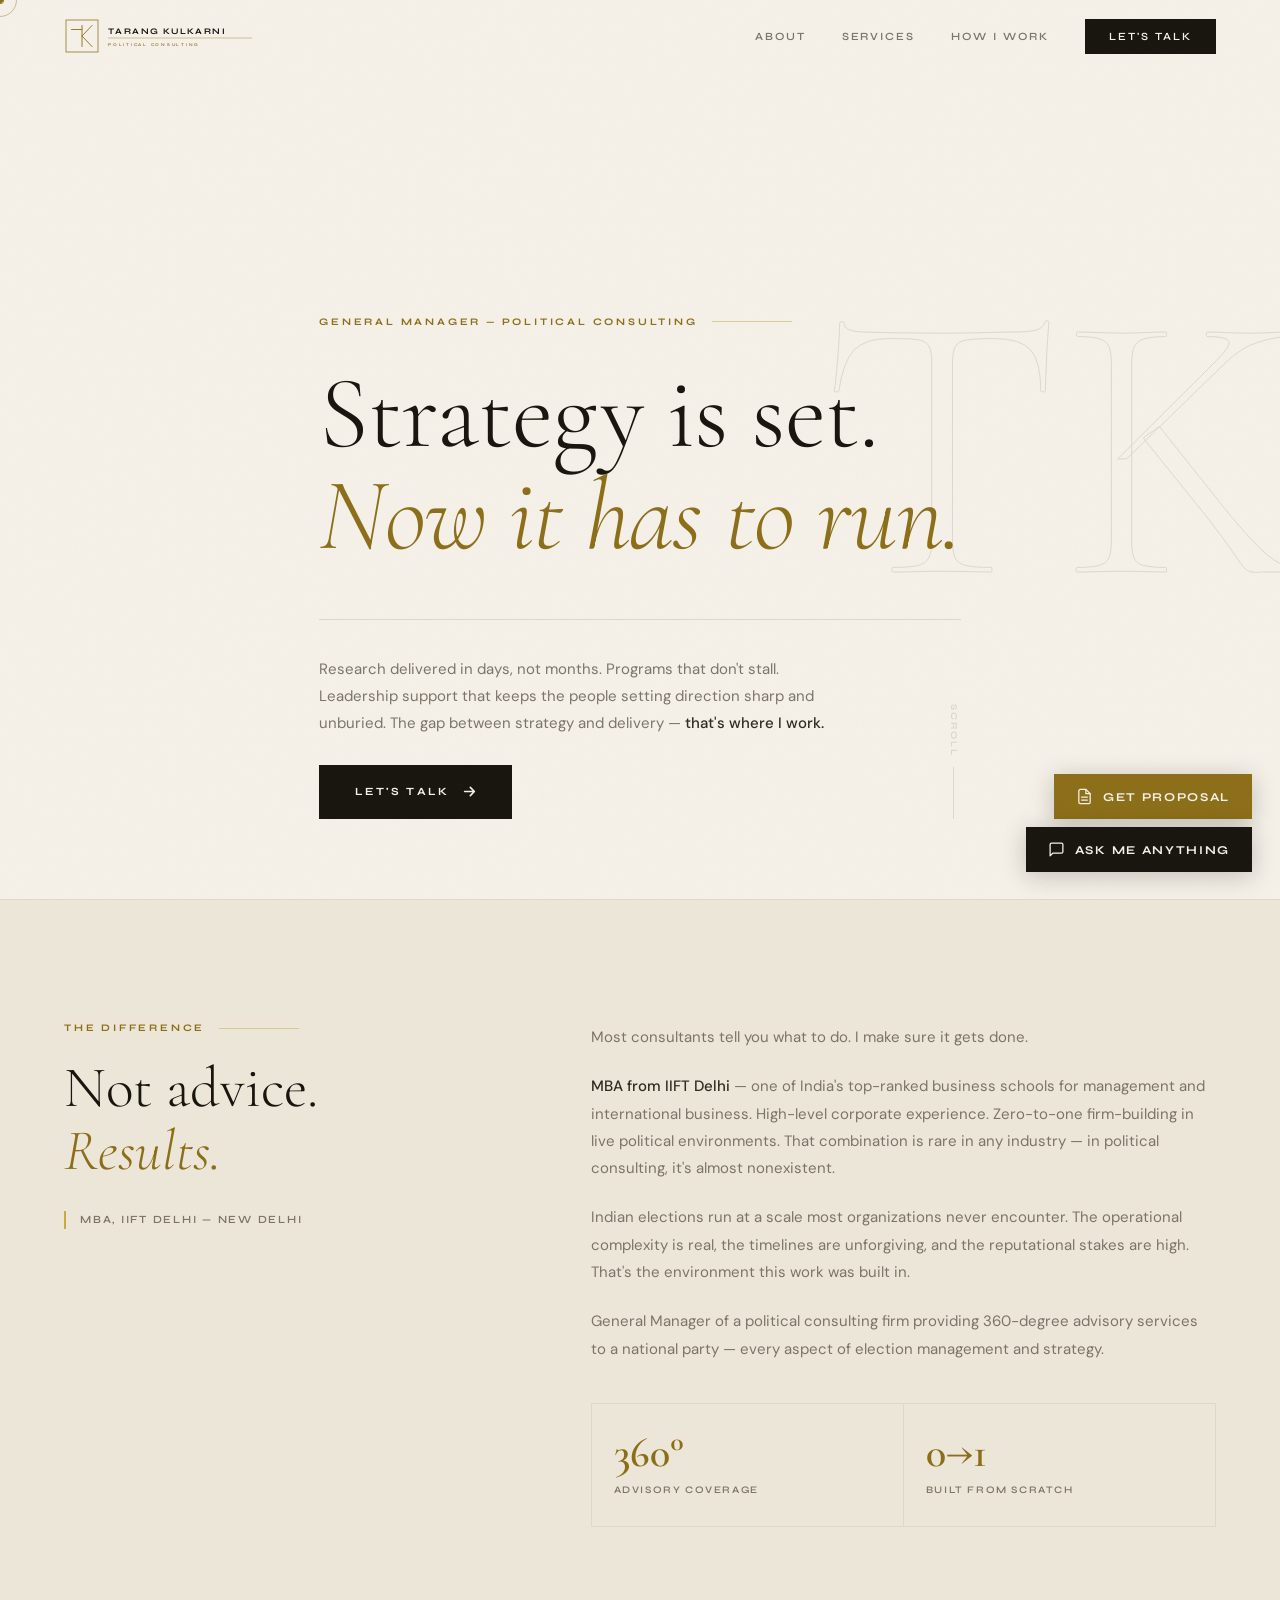
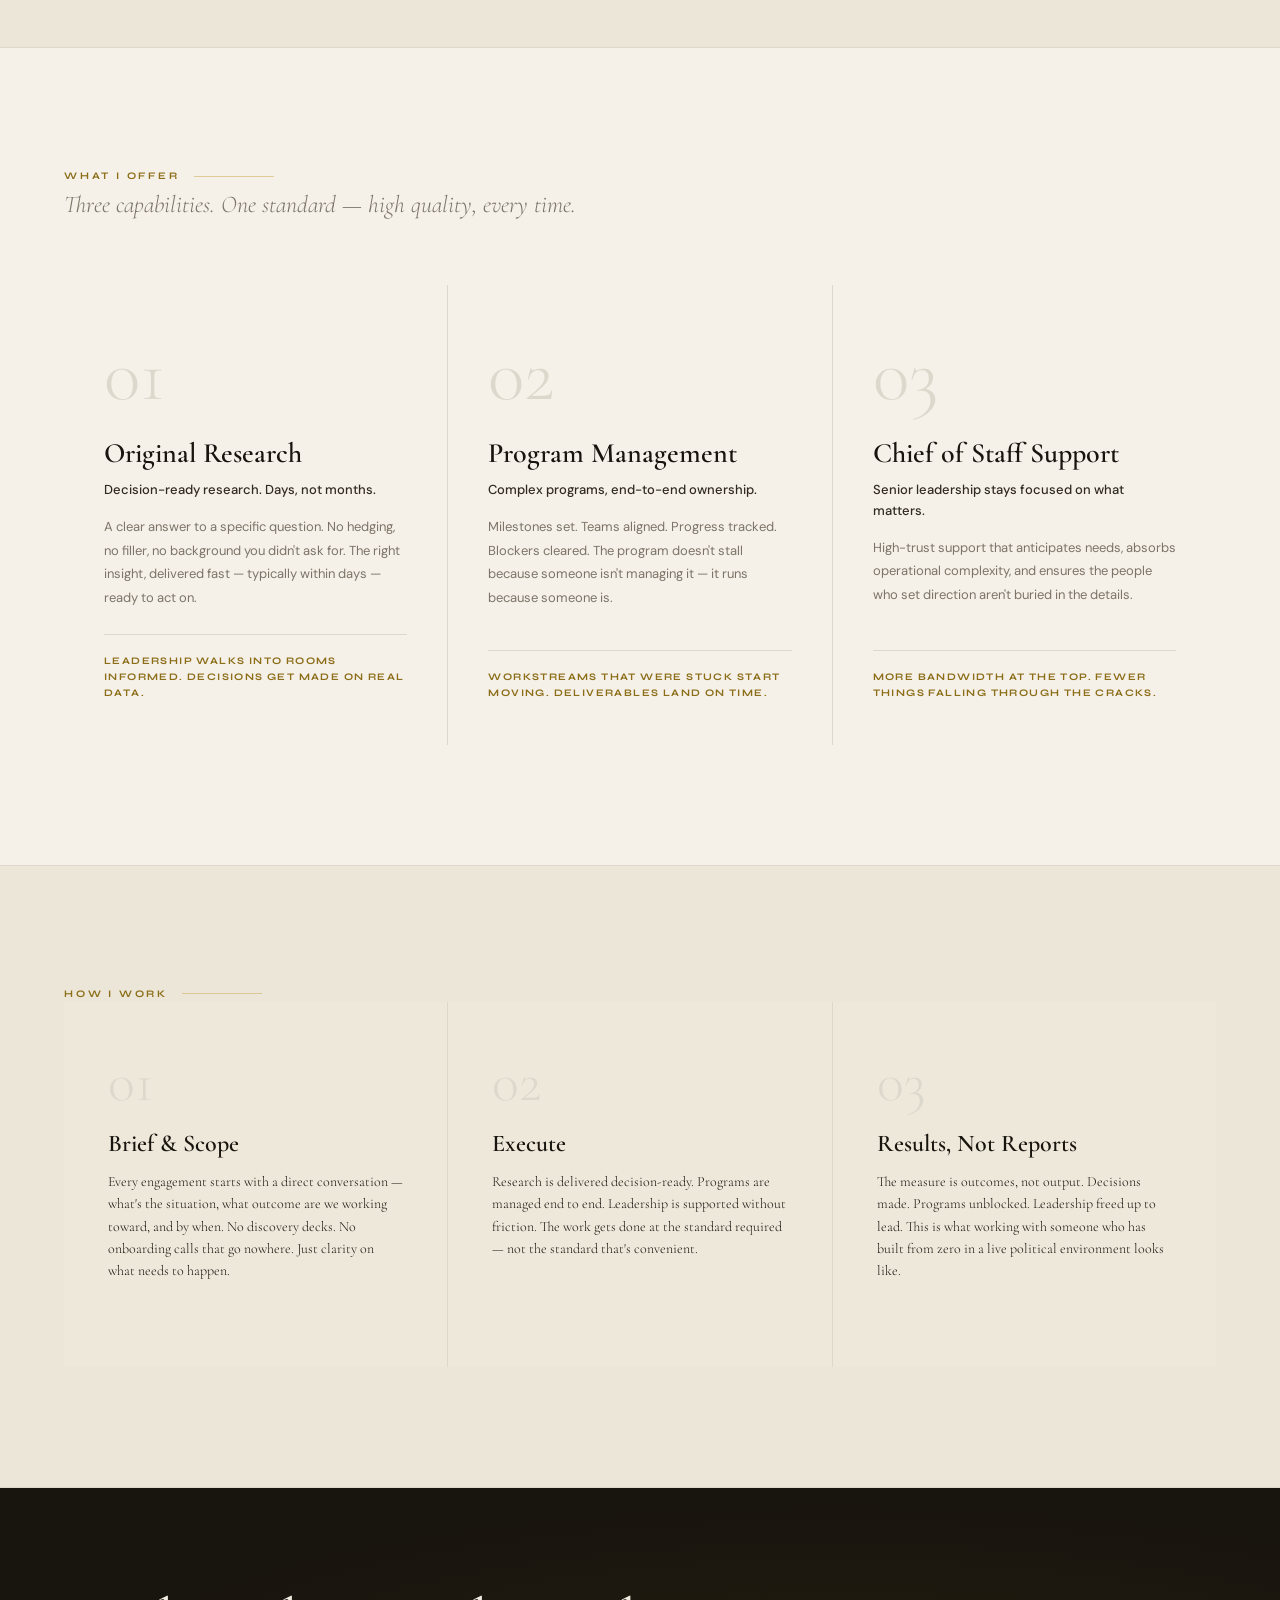
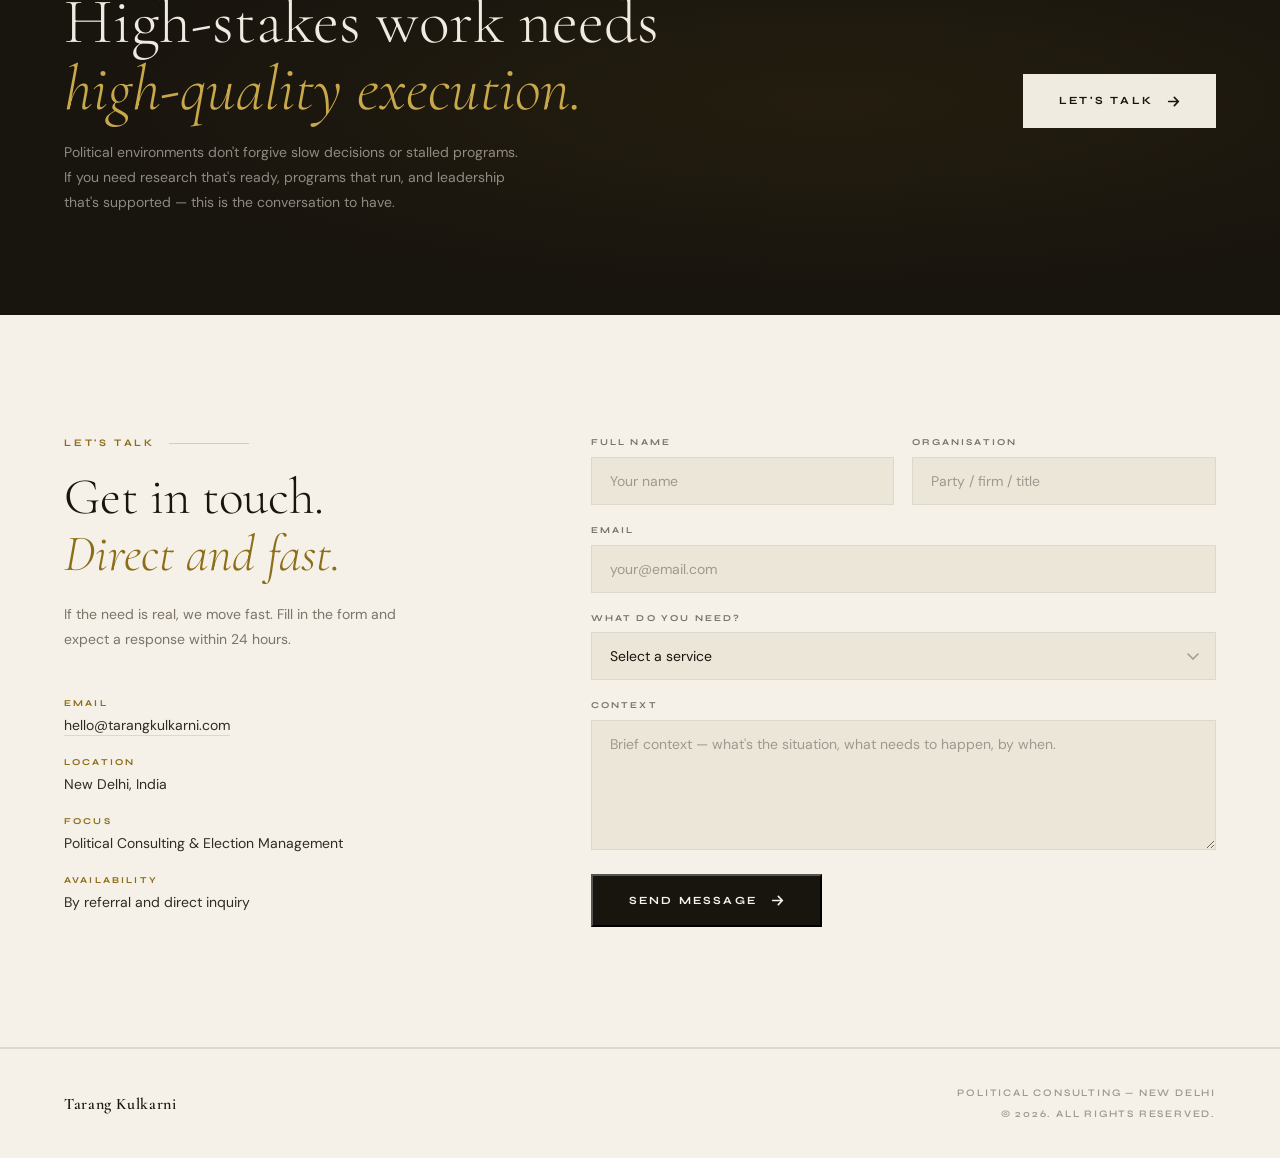
==== commit d51c7ab1: "Research-informed polish" ====
--- a/index.html
+++ b/index.html
@@ -63,16 +63,16 @@
       <p class="eyebrow hero-eyebrow">General Manager &mdash; Political Consulting</p>
 
       <h1 class="hero-headline">
-        Your campaign runs.<br/><em>Your decisions land.</em>
+        Strategy is set.<br/><em>Now it has to run.</em>
       </h1>
 
       <div class="hero-foot">
         <div class="hero-foot-left">
           <p class="hero-sub">
-            Research ready when you need it. Programs that don't stall.
-            Leadership support that clears the path. This is what
-            <strong>high-quality execution</strong> looks like in a
-            political environment where slowing down isn't an option.
+            Research delivered in days, not months. Programs that don't stall.
+            Leadership support that keeps the people setting direction
+            sharp and unburied. The gap between strategy and delivery —
+            <strong>that's where I work.</strong>
           </p>
           <a href="#contact" class="btn btn-ink hero-cta-btn">
             Let's Talk
@@ -106,14 +106,15 @@
         <div class="about-copy reveal-r">
           <p>Most consultants tell you what to do. I make sure it gets done.</p>
           <p>
-            <strong>MBA from IIFT Delhi.</strong> High-level corporate experience.
+            <strong>MBA from IIFT Delhi</strong> — one of India's top-ranked business schools
+            for management and international business. High-level corporate experience.
             Zero-to-one firm-building in live political environments. That combination
-            is rare — and it shows up in the work.
+            is rare in any industry — in political consulting, it's almost nonexistent.
           </p>
           <p>
-            What you get: research that feeds decisions, programs that move,
-            and executive support that keeps leadership sharp. No fluff.
-            No disclaimers. Just outcomes.
+            Indian elections run at a scale most organizations never encounter.
+            The operational complexity is real, the timelines are unforgiving, and
+            the reputational stakes are high. That's the environment this work was built in.
           </p>
           <p>
             General Manager of a political consulting firm providing 360-degree
@@ -150,11 +151,11 @@
         <div class="s-card">
           <div class="s-num">01</div>
           <h3 class="s-title">Original Research</h3>
-          <p class="s-lead">Decision-ready research on short timelines.</p>
+          <p class="s-lead">Decision-ready research. Days, not months.</p>
           <p class="s-desc">
             A clear answer to a specific question. No hedging, no filler,
             no background you didn't ask for. The right insight, delivered
-            fast, ready to act on.
+            fast — typically within days — ready to act on.
           </p>
           <p class="s-outcome">Leadership walks into rooms informed. Decisions get made on real data.</p>
         </div>
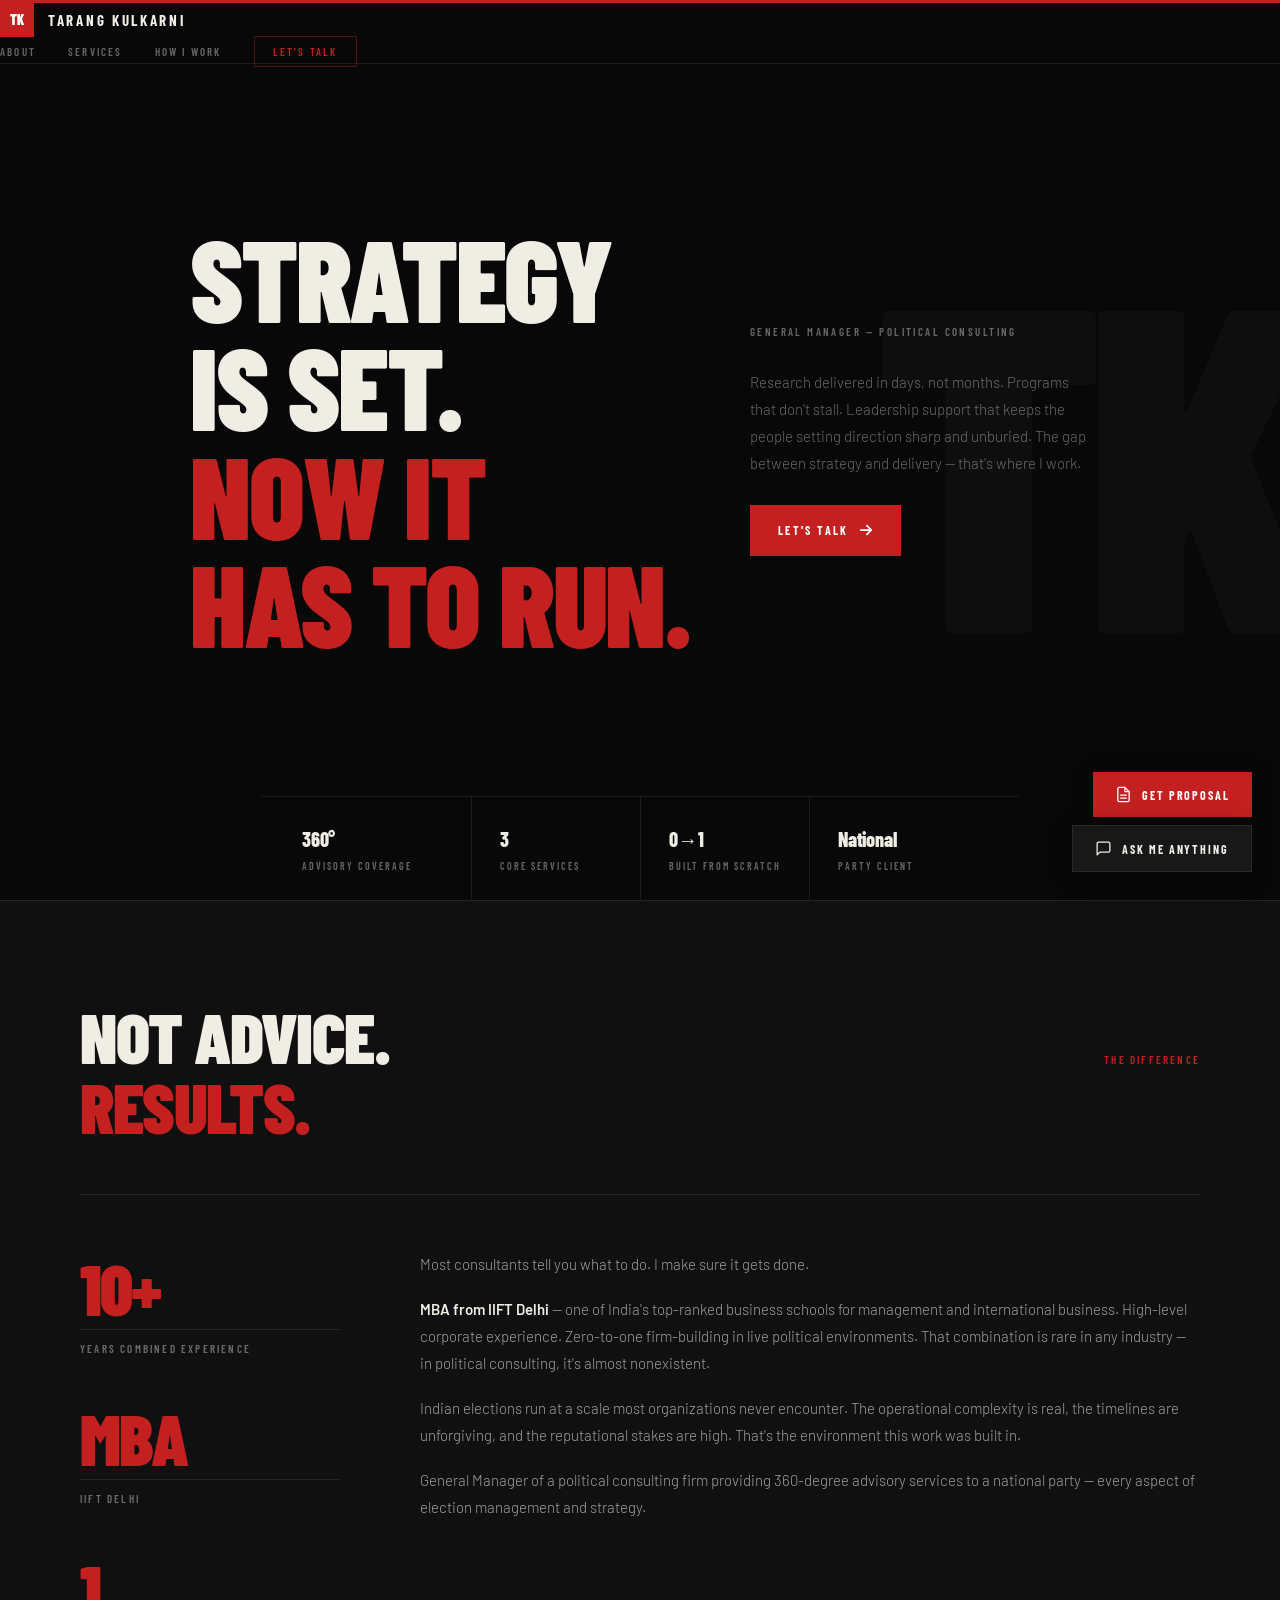
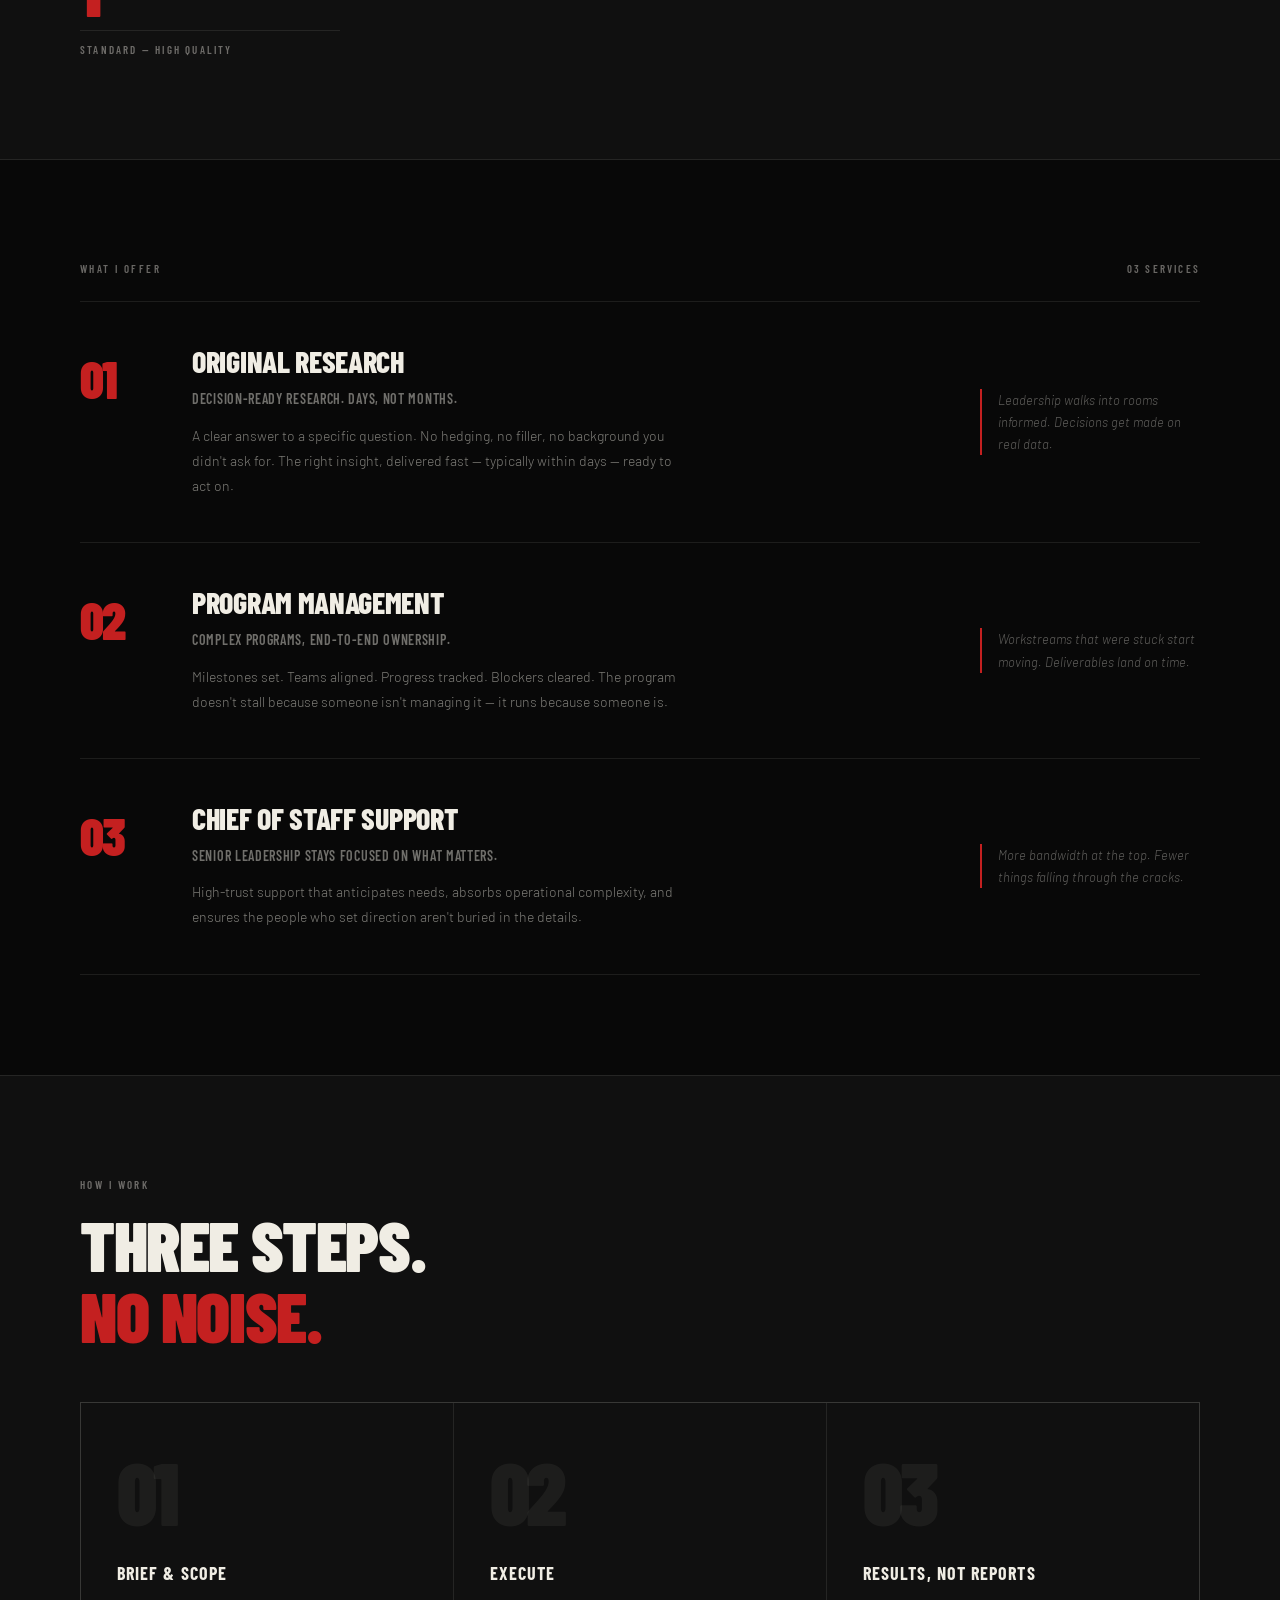
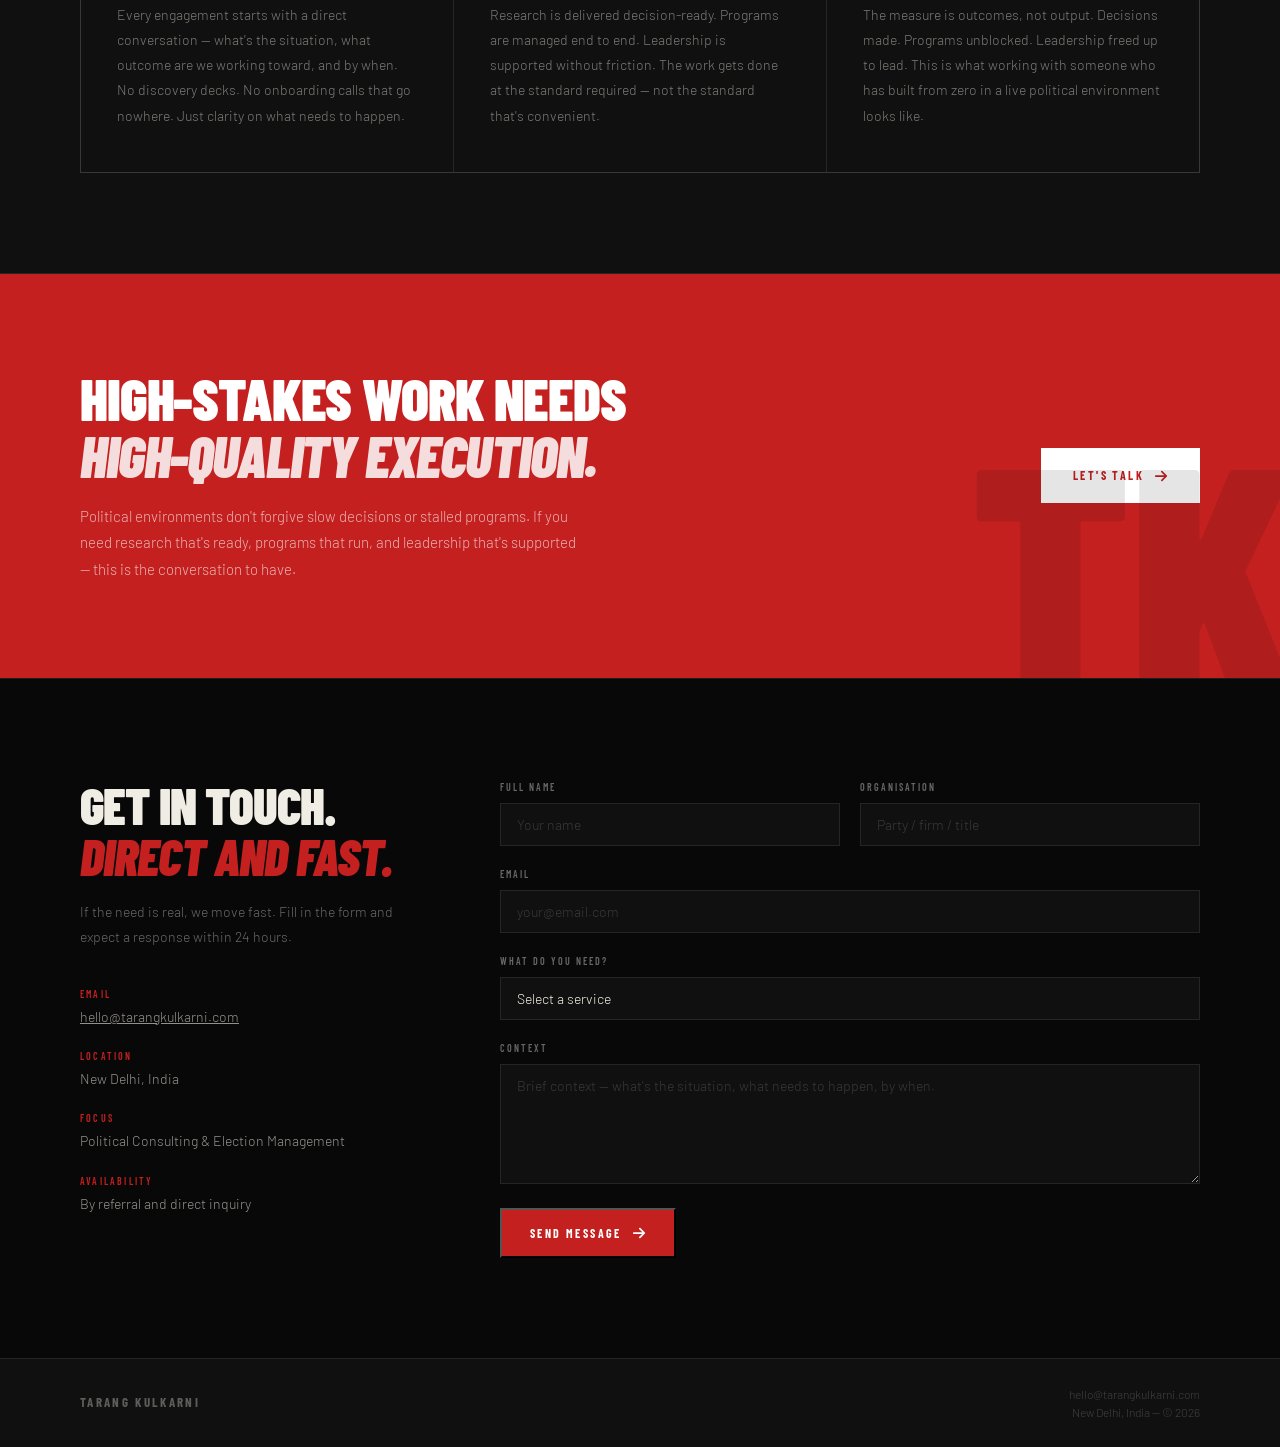
==== commit 7ec6ca8b: "Switch to V2 Command design — dark/bold Barlow Condensed aesthetic Co-Authored-By: Claude Sonnet 4.6" ====
--- a/index.html
+++ b/index.html
@@ -7,38 +7,18 @@
   <title>Tarang Kulkarni — Political Consulting</title>
   <link rel="preconnect" href="https://fonts.googleapis.com" />
   <link rel="preconnect" href="https://fonts.gstatic.com" crossorigin />
-  <link href="https://fonts.googleapis.com/css2?family=Cormorant+Garamond:ital,wght@0,300;0,400;0,600;0,700;1,300;1,400;1,600&family=DM+Sans:wght@300;400;500&family=Syne:wght@500;600;700;800&display=swap" rel="stylesheet" />
+  <link href="https://fonts.googleapis.com/css2?family=Barlow+Condensed:ital,wght@0,300;0,400;0,600;0,700;0,800;0,900;1,700&family=Barlow:ital,wght@0,300;0,400;0,600;1,300&display=swap" rel="stylesheet" />
   <link rel="stylesheet" href="styles.css" />
 </head>
 <body>
-
-  <div class="cursor"      id="cursor"></div>
-  <div class="cursor-ring" id="cursorRing"></div>
 
   <!-- ═══════════════════════════════════════════
        NAV
   ═══════════════════════════════════════════ -->
   <nav class="nav" id="nav">
     <a class="nav-logo" href="#top" aria-label="Tarang Kulkarni — Home">
-      <svg viewBox="0 0 380 72" width="190" height="36" xmlns="http://www.w3.org/2000/svg" aria-hidden="true" style="display:block;">
-        <!-- Mark: square border -->
-        <rect x="4" y="4" width="64" height="64" fill="none" stroke="#8c6e18" stroke-width="1.5"/>
-        <!-- TK ligature: shared stem + crossbar + diagonals -->
-        <line x1="36" y1="15" x2="36" y2="57" fill="none" stroke="#8c6e18" stroke-width="1.8" stroke-linecap="round"/>
-        <line x1="15" y1="23" x2="36" y2="23" fill="none" stroke="#8c6e18" stroke-width="1.8" stroke-linecap="round"/>
-        <line x1="36" y1="36" x2="56" y2="15" fill="none" stroke="#8c6e18" stroke-width="1.8" stroke-linecap="round"/>
-        <line x1="36" y1="36" x2="56" y2="57" fill="none" stroke="#8c6e18" stroke-width="1.8" stroke-linecap="round"/>
-        <!-- Wordmark: name inherits currentColor for hover transition -->
-        <text x="88" y="32" fill="currentColor"
-          font-family="'Syne', system-ui, sans-serif"
-          font-size="17" font-weight="700" letter-spacing="2.8">TARANG KULKARNI</text>
-        <!-- Gold rule -->
-        <line x1="88" y1="40" x2="376" y2="40" fill="none" stroke="#8c6e18" stroke-width="0.75"/>
-        <!-- Subtitle -->
-        <text x="88" y="55" fill="#8c6e18"
-          font-family="'Syne', system-ui, sans-serif"
-          font-size="8.5" font-weight="600" letter-spacing="3.5">POLITICAL CONSULTING</text>
-      </svg>
+      <div class="nav-mark">TK</div>
+      <span class="nav-name">Tarang Kulkarni</span>
     </a>
 
     <ul class="nav-links" id="navLinks">
@@ -57,35 +37,45 @@
        HERO
   ═══════════════════════════════════════════ -->
   <header class="hero" id="top">
-    <div class="hero-mono" aria-hidden="true">TK</div>
-
-    <div class="hero-inner wrap">
-      <p class="eyebrow hero-eyebrow">General Manager &mdash; Political Consulting</p>
-
+    <div class="hero-watermark" aria-hidden="true">TK</div>
+
+    <div class="hero-main wrap">
       <h1 class="hero-headline">
-        Strategy is set.<br/><em>Now it has to run.</em>
+        Strategy<br/>is set.<br/><em>Now it</em><br/><em>has to run.</em>
       </h1>
 
-      <div class="hero-foot">
-        <div class="hero-foot-left">
-          <p class="hero-sub">
-            Research delivered in days, not months. Programs that don't stall.
-            Leadership support that keeps the people setting direction
-            sharp and unburied. The gap between strategy and delivery —
-            <strong>that's where I work.</strong>
-          </p>
-          <a href="#contact" class="btn btn-ink hero-cta-btn">
-            Let's Talk
-            <svg viewBox="0 0 16 16" fill="none" stroke="currentColor" stroke-width="2" stroke-linecap="round" stroke-linejoin="round">
-              <path d="M2 8h12M9 3l5 5-5 5"/>
-            </svg>
-          </a>
-        </div>
-
-        <div class="hero-scroll" aria-hidden="true">
-          <span class="hero-scroll-label">Scroll</span>
-          <div class="hero-scroll-track"></div>
-        </div>
+      <div class="hero-side">
+        <p class="eyebrow">General Manager &mdash; Political Consulting</p>
+        <p class="hero-sub">
+          Research delivered in days, not months. Programs that don't stall.
+          Leadership support that keeps the people setting direction sharp and
+          unburied. The gap between strategy and delivery — that's where I work.
+        </p>
+        <a href="#contact" class="btn-primary">
+          Let's Talk
+          <svg viewBox="0 0 16 16" fill="none" stroke="currentColor" stroke-width="2" stroke-linecap="round" stroke-linejoin="round">
+            <path d="M2 8h12M9 3l5 5-5 5"/>
+          </svg>
+        </a>
+      </div>
+    </div>
+
+    <div class="hero-stats wrap">
+      <div class="hero-stat">
+        <div class="hero-stat-n">360°</div>
+        <div class="hero-stat-l">Advisory Coverage</div>
+      </div>
+      <div class="hero-stat">
+        <div class="hero-stat-n">3</div>
+        <div class="hero-stat-l">Core Services</div>
+      </div>
+      <div class="hero-stat">
+        <div class="hero-stat-n">0→1</div>
+        <div class="hero-stat-l">Built from Scratch</div>
+      </div>
+      <div class="hero-stat">
+        <div class="hero-stat-n">National</div>
+        <div class="hero-stat-l">Party Client</div>
       </div>
     </div>
   </header>
@@ -95,12 +85,26 @@
   ═══════════════════════════════════════════ -->
   <section class="about section-pad" id="about">
     <div class="wrap">
+
+      <div class="about-intro reveal">
+        <h2 class="about-h2">Not advice.<br/><em>Results.</em></h2>
+        <span class="about-tag">The Difference</span>
+      </div>
+
       <div class="about-grid">
-
-        <div class="about-sticky reveal-l">
-          <p class="eyebrow">The Difference</p>
-          <h2 class="about-heading">Not advice.<br/><em>Results.</em></h2>
-          <p class="about-tag">MBA, IIFT Delhi &mdash; New Delhi</p>
+        <div class="about-stats reveal-l">
+          <div>
+            <div class="about-stat-n">10+</div>
+            <div class="about-stat-l">Years Combined Experience</div>
+          </div>
+          <div>
+            <div class="about-stat-n">MBA</div>
+            <div class="about-stat-l">IIFT Delhi</div>
+          </div>
+          <div>
+            <div class="about-stat-n">1</div>
+            <div class="about-stat-l">Standard — High Quality</div>
+          </div>
         </div>
 
         <div class="about-copy reveal-r">
@@ -121,20 +125,9 @@
             advisory services to a national party — every aspect of election
             management and strategy.
           </p>
-
-          <div class="stats stagger">
-            <div class="stat">
-              <div class="stat-n">360°</div>
-              <div class="stat-l">Advisory Coverage</div>
-            </div>
-            <div class="stat">
-              <div class="stat-n">0→1</div>
-              <div class="stat-l">Built from Scratch</div>
-            </div>
-          </div>
-        </div>
-
-      </div>
+        </div>
+      </div>
+
     </div>
   </section>
 
@@ -143,102 +136,116 @@
   ═══════════════════════════════════════════ -->
   <section class="services section-pad" id="services">
     <div class="wrap">
-      <p class="eyebrow reveal">What I Offer</p>
-      <p class="services-intro reveal">Three capabilities. One standard — high quality, every time.</p>
-
-      <div class="services-grid stagger">
-
-        <div class="s-card">
-          <div class="s-num">01</div>
-          <h3 class="s-title">Original Research</h3>
-          <p class="s-lead">Decision-ready research. Days, not months.</p>
-          <p class="s-desc">
+
+      <div class="services-hd reveal">
+        <span class="eyebrow">What I Offer</span>
+        <span class="services-count">03 Services</span>
+      </div>
+
+      <div class="service-row reveal">
+        <div class="service-num">01</div>
+        <div class="service-body">
+          <h3 class="service-title">Original Research</h3>
+          <p class="service-lead">Decision-ready research. Days, not months.</p>
+          <p class="service-desc">
             A clear answer to a specific question. No hedging, no filler,
             no background you didn't ask for. The right insight, delivered
             fast — typically within days — ready to act on.
           </p>
-          <p class="s-outcome">Leadership walks into rooms informed. Decisions get made on real data.</p>
-        </div>
-
-        <div class="s-card">
-          <div class="s-num">02</div>
-          <h3 class="s-title">Program Management</h3>
-          <p class="s-lead">Complex programs, end-to-end ownership.</p>
-          <p class="s-desc">
+        </div>
+        <p class="service-outcome">
+          Leadership walks into rooms informed. Decisions get made on real data.
+        </p>
+      </div>
+
+      <div class="service-row reveal">
+        <div class="service-num">02</div>
+        <div class="service-body">
+          <h3 class="service-title">Program Management</h3>
+          <p class="service-lead">Complex programs, end-to-end ownership.</p>
+          <p class="service-desc">
             Milestones set. Teams aligned. Progress tracked. Blockers cleared.
             The program doesn't stall because someone isn't managing it —
             it runs because someone is.
           </p>
-          <p class="s-outcome">Workstreams that were stuck start moving. Deliverables land on time.</p>
-        </div>
-
-        <div class="s-card">
-          <div class="s-num">03</div>
-          <h3 class="s-title">Chief of Staff Support</h3>
-          <p class="s-lead">Senior leadership stays focused on what matters.</p>
-          <p class="s-desc">
+        </div>
+        <p class="service-outcome">
+          Workstreams that were stuck start moving. Deliverables land on time.
+        </p>
+      </div>
+
+      <div class="service-row reveal">
+        <div class="service-num">03</div>
+        <div class="service-body">
+          <h3 class="service-title">Chief of Staff Support</h3>
+          <p class="service-lead">Senior leadership stays focused on what matters.</p>
+          <p class="service-desc">
             High-trust support that anticipates needs, absorbs operational
             complexity, and ensures the people who set direction aren't
             buried in the details.
           </p>
-          <p class="s-outcome">More bandwidth at the top. Fewer things falling through the cracks.</p>
-        </div>
-
-      </div>
+        </div>
+        <p class="service-outcome">
+          More bandwidth at the top. Fewer things falling through the cracks.
+        </p>
+      </div>
+
     </div>
   </section>
 
   <!-- ═══════════════════════════════════════════
        HOW I WORK
   ═══════════════════════════════════════════ -->
-  <section class="testimonials section-pad" id="process">
+  <section class="process section-pad" id="process">
     <div class="wrap">
-      <p class="eyebrow reveal">How I Work</p>
-
-      <div class="t-grid stagger">
-
-        <div class="t-card">
-          <div class="s-num" style="font-size:56px; margin-bottom:20px;">01</div>
-          <h3 class="s-title" style="font-size:24px; margin-bottom:12px;">Brief &amp; Scope</h3>
-          <p class="t-text" style="font-style:normal; font-size:14px;">
+
+      <div class="process-hd reveal">
+        <p class="eyebrow">How I Work</p>
+        <h2 class="about-h2" style="margin-top:16px;">Three steps.<br/><em>No noise.</em></h2>
+      </div>
+
+      <div class="process-grid">
+        <div class="process-card reveal">
+          <div class="process-n">01</div>
+          <h3 class="process-title">Brief &amp; Scope</h3>
+          <p class="process-text">
             Every engagement starts with a direct conversation — what's the situation,
             what outcome are we working toward, and by when. No discovery decks.
             No onboarding calls that go nowhere. Just clarity on what needs to happen.
           </p>
         </div>
 
-        <div class="t-card">
-          <div class="s-num" style="font-size:56px; margin-bottom:20px;">02</div>
-          <h3 class="s-title" style="font-size:24px; margin-bottom:12px;">Execute</h3>
-          <p class="t-text" style="font-style:normal; font-size:14px;">
+        <div class="process-card reveal">
+          <div class="process-n">02</div>
+          <h3 class="process-title">Execute</h3>
+          <p class="process-text">
             Research is delivered decision-ready. Programs are managed end to end.
             Leadership is supported without friction. The work gets done at the standard
             required — not the standard that's convenient.
           </p>
         </div>
 
-        <div class="t-card">
-          <div class="s-num" style="font-size:56px; margin-bottom:20px;">03</div>
-          <h3 class="s-title" style="font-size:24px; margin-bottom:12px;">Results, Not Reports</h3>
-          <p class="t-text" style="font-style:normal; font-size:14px;">
+        <div class="process-card reveal">
+          <div class="process-n">03</div>
+          <h3 class="process-title">Results, Not Reports</h3>
+          <p class="process-text">
             The measure is outcomes, not output. Decisions made. Programs unblocked.
             Leadership freed up to lead. This is what working with someone who has
             built from zero in a live political environment looks like.
           </p>
         </div>
-
-      </div>
+      </div>
+
     </div>
   </section>
 
   <!-- ═══════════════════════════════════════════
-       CTA BAND (dark)
+       CTA BAND
   ═══════════════════════════════════════════ -->
-  <section class="cta-band">
+  <section class="cta-band" id="cta">
     <div class="wrap">
       <div class="cta-band-inner">
-
-        <div class="cta-band-copy reveal-l">
+        <div>
           <h2 class="cta-band-h">
             High-stakes work needs<br/><em>high-quality execution.</em>
           </h2>
@@ -248,16 +255,12 @@
             and leadership that's supported — this is the conversation to have.
           </p>
         </div>
-
-        <div class="cta-band-action reveal-r">
-          <a href="#contact" class="btn btn-dark">
-            Let's Talk
-            <svg viewBox="0 0 16 16" fill="none" stroke="currentColor" stroke-width="2" stroke-linecap="round" stroke-linejoin="round">
-              <path d="M2 8h12M9 3l5 5-5 5"/>
-            </svg>
-          </a>
-        </div>
-
+        <a href="#contact" class="btn-white">
+          Let's Talk
+          <svg viewBox="0 0 16 16" fill="none" stroke="currentColor" stroke-width="2" stroke-linecap="round" stroke-linejoin="round">
+            <path d="M2 8h12M9 3l5 5-5 5"/>
+          </svg>
+        </a>
       </div>
     </div>
   </section>
@@ -269,19 +272,17 @@
     <div class="wrap">
       <div class="contact-grid">
 
-        <div class="contact-sticky reveal-l">
-          <p class="eyebrow">Let's Talk</p>
+        <div class="reveal-l">
           <h2 class="contact-h">Get in touch.<br/><em>Direct and fast.</em></h2>
           <p class="contact-sub">
             If the need is real, we move fast. Fill in the form and
             expect a response within 24 hours.
           </p>
-
           <div class="c-details">
             <div>
               <p class="c-detail-label">Email</p>
               <p class="c-detail-val">
-                <a href="mailto:hello@tarangkulkarni.com" style="color:inherit; border-bottom: 1px solid var(--border); padding-bottom:1px; transition: border-color .2s;">hello@tarangkulkarni.com</a>
+                <a href="mailto:hello@tarangkulkarni.com" style="color:inherit;">hello@tarangkulkarni.com</a>
               </p>
             </div>
             <div>
@@ -340,7 +341,7 @@
             </div>
 
             <div class="form-actions">
-              <button type="submit" class="btn btn-ink" id="submitBtn">
+              <button type="submit" class="btn-primary" id="submitBtn">
                 Send Message
                 <svg viewBox="0 0 16 16" fill="none" stroke="currentColor" stroke-width="2" stroke-linecap="round" stroke-linejoin="round">
                   <path d="M2 8h12M9 3l5 5-5 5"/>
@@ -367,8 +368,8 @@
       <div class="footer-inner">
         <span class="footer-name">Tarang Kulkarni</span>
         <div class="footer-right">
-          <div>Political Consulting &mdash; New Delhi</div>
-          <div style="margin-top:4px">&copy; 2026. All rights reserved.</div>
+          hello@tarangkulkarni.com<br/>
+          New Delhi, India &mdash; &copy; 2026
         </div>
       </div>
     </div>
@@ -378,35 +379,13 @@
        SCRIPTS
   ═══════════════════════════════════════════ -->
   <script>
-    // ── Cursor ────────────────────────────────
-    const cur  = document.getElementById('cursor');
-    const ring = document.getElementById('cursorRing');
-    let mx = 0, my = 0, rx = 0, ry = 0;
-
-    document.addEventListener('mousemove', e => { mx = e.clientX; my = e.clientY; });
-
-    (function loop() {
-      cur.style.left  = mx + 'px';
-      cur.style.top   = my + 'px';
-      rx += (mx - rx) * 0.13;
-      ry += (my - ry) * 0.13;
-      ring.style.left = rx + 'px';
-      ring.style.top  = ry + 'px';
-      requestAnimationFrame(loop);
-    })();
-
-    document.querySelectorAll('a, button, input, textarea, select').forEach(el => {
-      el.addEventListener('mouseenter', () => { cur.classList.add('hover'); ring.classList.add('hover'); });
-      el.addEventListener('mouseleave', () => { cur.classList.remove('hover'); ring.classList.remove('hover'); });
-    });
-
-    // ── Nav scroll ────────────────────────────
+    // ── Nav scroll ──
     const nav = document.getElementById('nav');
     window.addEventListener('scroll', () => {
       nav.classList.toggle('scrolled', window.scrollY > 48);
     }, { passive: true });
 
-    // ── Mobile nav ────────────────────────────
+    // ── Mobile nav ──
     const hbg   = document.getElementById('hamburger');
     const links = document.getElementById('navLinks');
     hbg.addEventListener('click', () => {
@@ -419,7 +398,7 @@
       links.classList.remove('open');
     }));
 
-    // ── Scroll reveal ─────────────────────────
+    // ── Scroll reveal ──
     const io = new IntersectionObserver(entries => {
       entries.forEach(e => { if (e.isIntersecting) { e.target.classList.add('on'); io.unobserve(e.target); } });
     }, { threshold: 0.12 });
@@ -435,15 +414,14 @@
       });
     });
 
-    // ── Contact form ──────────────────────────
-    const form    = document.getElementById('contactForm');
-    const success = document.getElementById('formSuccess');
+    // ── Contact form ──
+    const form      = document.getElementById('contactForm');
+    const success   = document.getElementById('formSuccess');
     const submitBtn = document.getElementById('submitBtn');
 
     form.addEventListener('submit', e => {
       e.preventDefault();
       let valid = true;
-
       ['fname', 'email', 'msg'].forEach(id => {
         const f = document.getElementById(id);
         if (!f.value.trim()) {
@@ -452,12 +430,9 @@
           f.addEventListener('input', () => f.classList.remove('form-error'), { once: true });
         }
       });
-
       if (!valid) return;
-
       submitBtn.disabled = true;
       submitBtn.style.opacity = '.5';
-
       setTimeout(() => {
         form.reset();
         submitBtn.style.display = 'none';
@@ -572,7 +547,7 @@
       flex-direction: column;
       align-items: flex-end;
       gap: 12px;
-      font-family: 'DM Sans', system-ui, sans-serif;
+      font-family: 'Barlow', sans-serif;
     }
 
     /* ── Launcher stack ── */
@@ -586,28 +561,26 @@
       display: flex; align-items: center; gap: 10px;
       border: none;
       padding: 14px 22px;
-      font-family: 'Syne', system-ui, sans-serif;
+      font-family: 'Barlow Condensed', sans-serif;
       font-size: 12px; font-weight: 700;
-      letter-spacing: .14em; text-transform: uppercase;
+      letter-spacing: .16em; text-transform: uppercase;
       cursor: pointer;
-      box-shadow: 0 4px 24px rgba(24,20,14,.22);
+      box-shadow: 0 4px 24px rgba(0,0,0,.4);
       transition: background .2s, transform .15s;
       white-space: nowrap;
     }
     #cw-toggle svg, #pw-toggle svg { width: 17px; height: 17px; flex-shrink: 0; }
-    /* Primary — ink */
-    #cw-toggle { background: #18140e; color: #f5f0e8; }
-    #cw-toggle:hover { background: #8c6e18; transform: translateY(-1px); }
-    /* Secondary — gold */
-    #pw-toggle { background: #8c6e18; color: #f5f0e8; }
-    #pw-toggle:hover { background: #7a5e12; transform: translateY(-1px); }
+    #cw-toggle { background: #181818; color: #f0ede4; border: 1px solid rgba(240,237,228,.08); }
+    #cw-toggle:hover { background: #242424; transform: translateY(-1px); }
+    #pw-toggle { background: #c42020; color: #fff; }
+    #pw-toggle:hover { background: #a31919; transform: translateY(-1px); }
 
     /* ── Shared panel base ── */
     #cw-panel, #pw-panel {
       width: 360px;
-      background: #f5f0e8;
-      border: 1px solid #ddd8cc;
-      box-shadow: 0 8px 48px rgba(24,20,14,.18);
+      background: #101010;
+      border: 1px solid rgba(240,237,228,.09);
+      box-shadow: 0 8px 48px rgba(0,0,0,.5);
       display: flex; flex-direction: column;
       overflow: hidden;
       opacity: 0;
@@ -623,69 +596,78 @@
     #cw-head {
       display: flex; align-items: center; justify-content: space-between;
       padding: 16px 18px;
-      background: #18140e;
-      color: #f5f0e8;
+      background: #080808;
+      border-bottom: 1px solid rgba(240,237,228,.07);
+      color: #f0ede4;
       flex-shrink: 0;
     }
     #cw-head-info { display: flex; align-items: center; gap: 12px; }
     #cw-avatar {
       width: 36px; height: 36px;
-      background: #8c6e18; color: #f5f0e8;
+      background: rgba(240,237,228,.1);
+      border: 1px solid rgba(240,237,228,.12);
+      color: #f0ede4;
       display: flex; align-items: center; justify-content: center;
-      font-family: 'Cormorant Garamond', Georgia, serif;
-      font-size: 14px; font-weight: 600; flex-shrink: 0;
+      font-family: 'Barlow Condensed', sans-serif;
+      font-size: 13px; font-weight: 800; flex-shrink: 0;
+      letter-spacing: .05em;
     }
     #cw-name {
-      font-family: 'Syne', system-ui, sans-serif;
-      font-size: 13px; font-weight: 700; letter-spacing: .08em; color: #f5f0e8;
+      font-family: 'Barlow Condensed', sans-serif;
+      font-size: 14px; font-weight: 700; letter-spacing: .1em;
+      text-transform: uppercase; color: #f0ede4;
     }
     #cw-status {
-      font-size: 11px; color: rgba(245,240,232,.5);
+      font-size: 11px; color: rgba(240,237,228,.4);
       display: flex; align-items: center; gap: 5px; margin-top: 2px;
     }
     #cw-dot { width: 6px; height: 6px; background: #7ec87e; border-radius: 50%; display: inline-block; }
     #cw-close, #pw-close {
-      background: none; border: none; color: rgba(245,240,232,.5);
+      background: none; border: none; color: rgba(240,237,228,.35);
       cursor: pointer; padding: 4px; display: flex; align-items: center; transition: color .2s;
     }
-    #cw-close:hover, #pw-close:hover { color: #f5f0e8; }
+    #cw-close:hover, #pw-close:hover { color: #f0ede4; }
     #cw-close svg, #pw-close svg { width: 14px; height: 14px; }
 
     /* ── Progress bar (proposal only) ── */
     #pw-progress-wrap {
-      background: #18140e;
+      background: #0e0e0e;
+      border-bottom: 1px solid rgba(240,237,228,.07);
       padding: 10px 18px 11px;
       flex-shrink: 0;
     }
     #pw-progress-top { margin-bottom: 7px; }
     #pw-progress-label {
-      font-family: 'Syne', system-ui, sans-serif;
-      font-size: 10px; font-weight: 700; letter-spacing: .14em; text-transform: uppercase;
-      color: rgba(245,240,232,.5);
-    }
-    #pw-progress-label span { color: #f5f0e8; }
-    #pw-progress-track { height: 2px; background: rgba(245,240,232,.15); overflow: hidden; }
-    #pw-progress-bar { height: 100%; background: #8c6e18; width: 0%; transition: width .4s ease; }
+      font-family: 'Barlow Condensed', sans-serif;
+      font-size: 10px; font-weight: 700; letter-spacing: .16em; text-transform: uppercase;
+      color: rgba(240,237,228,.35);
+    }
+    #pw-progress-label span { color: #f0ede4; }
+    #pw-progress-track { height: 2px; background: rgba(240,237,228,.1); overflow: hidden; }
+    #pw-progress-bar { height: 100%; background: #c42020; width: 0%; transition: width .4s ease; }
 
     /* ── Proposal Header ── */
     #pw-head {
       display: flex; align-items: center; justify-content: space-between;
       padding: 14px 18px;
-      background: #8c6e18; color: #f5f0e8; flex-shrink: 0;
+      background: #c42020; color: #fff; flex-shrink: 0;
     }
     #pw-head-info { display: flex; align-items: center; gap: 12px; }
     #pw-avatar {
       width: 36px; height: 36px;
-      background: rgba(245,240,232,.18); color: #f5f0e8;
+      background: rgba(0,0,0,.2);
+      color: #fff;
       display: flex; align-items: center; justify-content: center;
-      font-family: 'Cormorant Garamond', Georgia, serif;
-      font-size: 14px; font-weight: 600; flex-shrink: 0;
+      font-family: 'Barlow Condensed', sans-serif;
+      font-size: 13px; font-weight: 800; flex-shrink: 0;
+      letter-spacing: .05em;
     }
     #pw-name {
-      font-family: 'Syne', system-ui, sans-serif;
-      font-size: 13px; font-weight: 700; letter-spacing: .08em; color: #f5f0e8;
-    }
-    #pw-status { font-size: 11px; color: rgba(245,240,232,.6); margin-top: 2px; }
+      font-family: 'Barlow Condensed', sans-serif;
+      font-size: 14px; font-weight: 700; letter-spacing: .1em;
+      text-transform: uppercase; color: #fff;
+    }
+    #pw-status { font-size: 11px; color: rgba(255,255,255,.6); margin-top: 2px; }
 
     /* ── Messages ── */
     #cw-msgs, #pw-msgs {
@@ -697,11 +679,11 @@
     }
     #cw-msgs::-webkit-scrollbar, #pw-msgs::-webkit-scrollbar { width: 4px; }
     #cw-msgs::-webkit-scrollbar-track, #pw-msgs::-webkit-scrollbar-track { background: transparent; }
-    #cw-msgs::-webkit-scrollbar-thumb, #pw-msgs::-webkit-scrollbar-thumb { background: #ddd8cc; border-radius: 2px; }
+    #cw-msgs::-webkit-scrollbar-thumb, #pw-msgs::-webkit-scrollbar-thumb { background: rgba(240,237,228,.1); border-radius: 2px; }
     .cw-msg { max-width: 86%; padding: 10px 14px; font-size: 13.5px; line-height: 1.6; word-break: break-word; }
-    .cw-ai { background: #ece6d8; color: #18140e; border: 1px solid #ddd8cc; align-self: flex-start; }
-    .cw-user { background: #18140e; color: #f5f0e8; align-self: flex-end; }
-    .cw-error { background: #f9ede8; color: #8b3a2a; border: 1px solid #e8cdc6; align-self: flex-start; font-size: 13px; }
+    .cw-ai  { background: #181818; color: #f0ede4; border: 1px solid rgba(240,237,228,.08); align-self: flex-start; }
+    .cw-user { background: #c42020; color: #fff; align-self: flex-end; }
+    .cw-error { background: rgba(196,32,32,.08); color: #e05555; border: 1px solid rgba(196,32,32,.2); align-self: flex-start; font-size: 13px; }
 
     /* ── Typing indicator ── */
     #cw-typing, #pw-typing {
@@ -709,40 +691,42 @@
       padding: 10px 16px 4px; flex-shrink: 0;
     }
     #cw-typing span, #pw-typing span {
-      width: 6px; height: 6px; background: #c8c2b6;
+      width: 6px; height: 6px; background: rgba(240,237,228,.25);
       border-radius: 50%; animation: cwBounce 1.2s ease-in-out infinite;
     }
     #cw-typing span:nth-child(1), #pw-typing span:nth-child(1) { animation-delay: 0s; }
     #cw-typing span:nth-child(2), #pw-typing span:nth-child(2) { animation-delay: .2s; }
     #cw-typing span:nth-child(3), #pw-typing span:nth-child(3) { animation-delay: .4s; }
     @keyframes cwBounce {
-      0%, 60%, 100% { transform: translateY(0); opacity: .4; }
+      0%, 60%, 100% { transform: translateY(0); opacity: .3; }
       30%            { transform: translateY(-5px); opacity: 1; }
     }
 
     /* ── Input area ── */
     #cw-foot, #pw-foot {
       display: flex; align-items: center;
-      padding: 12px 14px; border-top: 1px solid #ddd8cc;
-      gap: 8px; flex-shrink: 0; background: #f5f0e8;
+      padding: 12px 14px; border-top: 1px solid rgba(240,237,228,.07);
+      gap: 8px; flex-shrink: 0; background: #101010;
     }
     #cw-input, #pw-input {
-      flex: 1; background: #ece6d8; border: 1px solid #ddd8cc; color: #18140e;
-      font-family: 'DM Sans', system-ui, sans-serif; font-size: 13.5px;
+      flex: 1; background: #181818;
+      border: 1px solid rgba(240,237,228,.09);
+      color: #f0ede4;
+      font-family: 'Barlow', sans-serif; font-weight: 300; font-size: 13.5px;
       padding: 10px 14px; outline: none; border-radius: 0;
-      transition: border-color .2s, box-shadow .2s; -webkit-appearance: none;
-    }
-    #cw-input::placeholder, #pw-input::placeholder { color: #a09890; }
-    #cw-input:focus, #pw-input:focus { border-color: #8c6e18; box-shadow: 0 0 0 2px rgba(140,110,24,.1); }
-    #cw-input:disabled, #pw-input:disabled { opacity: .5; cursor: not-allowed; }
+      transition: border-color .2s; -webkit-appearance: none;
+    }
+    #cw-input::placeholder, #pw-input::placeholder { color: rgba(240,237,228,.22); }
+    #cw-input:focus, #pw-input:focus { border-color: #c42020; }
+    #cw-input:disabled, #pw-input:disabled { opacity: .4; cursor: not-allowed; }
     #cw-send, #pw-send {
-      width: 40px; height: 40px; background: #18140e; color: #f5f0e8;
+      width: 40px; height: 40px; background: #c42020; color: #fff;
       border: none; cursor: pointer;
       display: flex; align-items: center; justify-content: center;
       flex-shrink: 0; transition: background .2s;
     }
-    #cw-send:hover:not(:disabled), #pw-send:hover:not(:disabled) { background: #8c6e18; }
-    #cw-send:disabled, #pw-send:disabled { opacity: .4; cursor: not-allowed; }
+    #cw-send:hover:not(:disabled), #pw-send:hover:not(:disabled) { background: #a31919; }
+    #cw-send:disabled, #pw-send:disabled { opacity: .3; cursor: not-allowed; }
     #cw-send svg, #pw-send svg { width: 14px; height: 14px; }
 
     /* ── Mobile ── */
@@ -763,12 +747,12 @@
       /* ════════════════════════════════════════
          Q&A WIDGET
       ════════════════════════════════════════ */
-      const cwPanel  = document.getElementById('cw-panel');
-      const cwToggle = document.getElementById('cw-toggle');
-      const cwClose  = document.getElementById('cw-close');
-      const cwMsgs   = document.getElementById('cw-msgs');
-      const cwTyping = document.getElementById('cw-typing');
-      const cwInput  = document.getElementById('cw-input');
+      const cwPanel   = document.getElementById('cw-panel');
+      const cwToggle  = document.getElementById('cw-toggle');
+      const cwClose   = document.getElementById('cw-close');
+      const cwMsgs    = document.getElementById('cw-msgs');
+      const cwTyping  = document.getElementById('cw-typing');
+      const cwInput   = document.getElementById('cw-input');
       const cwSendBtn = document.getElementById('cw-send');
 
       let cwHistory = [], cwLoading = false;
@@ -929,5 +913,6 @@
 
     })();
   </script>
+
 </body>
 </html>
--- a/styles.css
+++ b/styles.css
@@ -1,694 +1,539 @@
-/* ============================================================
-   TARANG KULKARNI — styles.css
-   Warm cream · Cormorant Garamond · Syne · DM Sans
-   Austere Authority — light editorial
-   ============================================================ */
-
-/* ------------------------------------------------------------
-   1. RESET + CUSTOM PROPERTIES
-   ------------------------------------------------------------ */
 *, *::before, *::after { box-sizing: border-box; margin: 0; padding: 0; }
 
 :root {
-  /* Palette */
-  --cream:       #f5f0e8;
-  --cream-deep:  #ece6d8;
-  --cream-card:  #ede8da;
-  --ink:         #18140e;
-  --ink-soft:    #312a20;
-  --muted:       #7c7468;
-  --muted-light: #a09890;
-  --gold:        #8c6e18;
-  --gold-bright: #a07e20;
-  --gold-pale:   #c8a84a;
-  --gold-wash:   rgba(138, 110, 24, 0.08);
-  --border:      #ddd8cc;
-  --border-light:#eae5d8;
-
-  /* Dark section (CTA banner) */
-  --dark-bg:     #18140e;
-  --dark-text:   #f0ebe0;
-  --dark-muted:  rgba(240, 235, 224, 0.55);
-  --dark-border: rgba(240, 235, 224, 0.12);
-
-  /* Type */
-  --display: 'Cormorant Garamond', Georgia, serif;
-  --ui:      'Syne', sans-serif;
-  --body:    'DM Sans', sans-serif;
-
-  /* Layout */
-  --max:     1280px;
-  --gap:     64px;
-  --gap-sm:  24px;
-
-  /* Motion */
-  --ease:    cubic-bezier(0.4, 0, 0.2, 1);
-  --ease-o:  cubic-bezier(0, 0, 0.2, 1);
-}
-
-html { scroll-behavior: smooth; font-size: 16px; }
+  --bg:         #080808;
+  --surface:    #101010;
+  --surface-2:  #181818;
+  --text:       #f0ede4;
+  --text-muted: rgba(240,237,228,.42);
+  --red:        #c42020;
+  --red-hover:  #a31919;
+  --border:     rgba(240,237,228,.09);
+  --ff-display: 'Barlow Condensed', sans-serif;
+  --ff-body:    'Barlow', sans-serif;
+}
+
+html { scroll-behavior: smooth; }
 
 body {
-  background: var(--cream);
-  color: var(--ink);
-  font-family: var(--body);
-  font-size: 15px;
-  line-height: 1.65;
-  overflow-x: hidden;
+  background: var(--bg);
+  color: var(--text);
+  font-family: var(--ff-body);
+  font-weight: 300;
+  font-size: 16px;
+  line-height: 1.6;
   -webkit-font-smoothing: antialiased;
-  color-scheme: light;
-  cursor: none;
-}
-
-img  { display: block; max-width: 100%; }
-a    { color: inherit; text-decoration: none; }
-ul   { list-style: none; }
-
-/* ------------------------------------------------------------
-   2. NOISE TEXTURE OVERLAY
-   ------------------------------------------------------------ */
-body::after {
+}
+
+.wrap { max-width: 1200px; margin: 0 auto; padding: 0 40px; }
+.eyebrow {
+  font-family: var(--ff-display);
+  font-size: 11px; font-weight: 600;
+  letter-spacing: .22em; text-transform: uppercase;
+  color: var(--text-muted);
+}
+.section-pad { padding: 100px 0; }
+
+/* ── Scroll reveal ── */
+.reveal, .reveal-l, .reveal-r { opacity: 0; transform: translateY(20px); transition: opacity .6s ease, transform .6s ease; }
+.reveal.on, .reveal-l.on, .reveal-r.on { opacity: 1; transform: none; }
+.stagger > * { opacity: 0; transform: translateY(20px); transition: opacity .55s ease, transform .55s ease; }
+.stagger.on > * { opacity: 1; transform: none; }
+.stagger.on > *:nth-child(2) { transition-delay: .1s; }
+.stagger.on > *:nth-child(3) { transition-delay: .2s; }
+
+/* ════════════════════════════════
+   NAV
+════════════════════════════════ */
+.nav {
+  position: fixed; top: 0; left: 0; right: 0;
+  z-index: 1000;
+  background: var(--bg);
+  border-bottom: 1px solid var(--border);
+  transition: border-color .3s;
+}
+.nav::before {
   content: '';
-  position: fixed; inset: 0;
-  background-image: url("data:image/svg+xml,%3Csvg xmlns='http://www.w3.org/2000/svg' width='250' height='250'%3E%3Cfilter id='n'%3E%3CfeTurbulence type='fractalNoise' baseFrequency='0.8' numOctaves='4' stitchTiles='stitch'/%3E%3C/filter%3E%3Crect width='250' height='250' filter='url(%23n)' opacity='0.025'/%3E%3C/svg%3E");
-  pointer-events: none;
-  z-index: 9990;
-  opacity: 1;
-}
-
-/* ------------------------------------------------------------
-   3. CUSTOM CURSOR (desktop only)
-   ------------------------------------------------------------ */
-.cursor {
-  position: fixed; width: 7px; height: 7px;
-  background: var(--gold); border-radius: 50%;
-  pointer-events: none; z-index: 9999;
-  transform: translate(-50%, -50%);
-  transition: width .2s var(--ease), height .2s var(--ease), opacity .3s;
-  will-change: left, top;
-}
-.cursor-ring {
-  position: fixed; width: 34px; height: 34px;
-  border: 1px solid rgba(138, 110, 24, 0.4); border-radius: 50%;
-  pointer-events: none; z-index: 9998;
-  transform: translate(-50%, -50%);
-  transition: width .28s var(--ease), height .28s var(--ease),
-              border-color .25s, opacity .3s;
-  will-change: left, top;
-}
-.cursor.hover    { width: 0; height: 0; opacity: 0; }
-.cursor-ring.hover { width: 56px; height: 56px; border-color: var(--gold); }
-
-/* ------------------------------------------------------------
-   4. NAVIGATION
-   ------------------------------------------------------------ */
-.nav {
-  position: fixed; top: 0; left: 0; right: 0; z-index: 500;
-  height: 72px;
+  display: block; height: 3px;
+  background: var(--red);
+}
+.nav.scrolled { border-color: rgba(240,237,228,.18); }
+
+.nav-inner {
   display: flex; align-items: center; justify-content: space-between;
-  padding: 0 var(--gap);
-  transition: background .4s var(--ease), border-color .4s, box-shadow .4s;
-  border-bottom: 1px solid transparent;
-}
-.nav.scrolled {
-  background: rgba(245, 240, 232, 0.92);
-  backdrop-filter: blur(14px);
-  -webkit-backdrop-filter: blur(14px);
-  border-bottom-color: var(--border);
-  box-shadow: 0 1px 24px rgba(24, 20, 14, 0.06);
+  height: 64px;
 }
 
 .nav-logo {
-  color: var(--ink);
+  display: flex; align-items: center; gap: 14px;
+  text-decoration: none; color: var(--text);
+}
+.nav-mark {
+  width: 34px; height: 34px;
+  background: var(--red);
+  display: flex; align-items: center; justify-content: center;
+  font-family: var(--ff-display);
+  font-size: 14px; font-weight: 900;
+  color: #fff; flex-shrink: 0;
+}
+.nav-name {
+  font-family: var(--ff-display);
+  font-size: 15px; font-weight: 700;
+  letter-spacing: .18em; text-transform: uppercase;
+}
+
+.nav-links { display: flex; align-items: center; gap: 32px; list-style: none; }
+.nav-links a {
+  font-family: var(--ff-display);
+  font-size: 11px; font-weight: 600;
+  letter-spacing: .2em; text-transform: uppercase;
+  color: var(--text-muted);
+  text-decoration: none;
   transition: color .2s;
-  line-height: 0;
-}
-/* On hover: wordmark text (currentColor) shifts to gold — mark stays gold */
-.nav-logo:hover { color: var(--gold); }
-
-.nav-links {
-  display: flex; align-items: center; gap: 36px;
-}
-.nav-links a {
-  font-family: var(--ui);
-  font-size: 11px; font-weight: 600;
-  letter-spacing: .18em; text-transform: uppercase;
-  color: var(--muted);
-  position: relative;
-  transition: color .2s;
-}
-.nav-links a::after {
-  content: ''; position: absolute;
-  bottom: -3px; left: 0; right: 0; height: 1px;
-  background: var(--gold);
-  transform: scaleX(0); transform-origin: left;
-  transition: transform .3s var(--ease);
-}
-.nav-links a:hover            { color: var(--ink); }
-.nav-links a:hover::after     { transform: scaleX(1); }
-
+}
+.nav-links a:hover { color: var(--text); }
 .nav-cta {
-  color: var(--cream) !important;
-  background: var(--ink);
-  padding: 11px 24px;
-  font-family: var(--ui);
-  font-size: 11px; font-weight: 700;
-  letter-spacing: .18em; text-transform: uppercase;
-  transition: background .2s, color .2s !important;
-}
-.nav-cta::after   { display: none !important; }
-.nav-cta:hover    { background: var(--gold) !important; color: var(--cream) !important; }
+  color: var(--red) !important;
+  border: 1px solid rgba(196,32,32,.4);
+  padding: 8px 18px;
+}
+.nav-cta:hover { background: var(--red) !important; color: #fff !important; }
 
 .hamburger {
-  display: none; flex-direction: column; gap: 5px;
-  background: none; border: none; cursor: none; padding: 4px;
+  display: none; background: none; border: none;
+  cursor: pointer; flex-direction: column; gap: 5px;
 }
 .hamburger span {
-  display: block; width: 22px; height: 1px;
-  background: var(--ink);
-  transition: transform .3s, opacity .3s;
-}
-.hamburger.open span:nth-child(1) { transform: translateY(6px) rotate(45deg); }
+  display: block; width: 22px; height: 1.5px;
+  background: var(--text);
+  transition: transform .25s, opacity .25s;
+}
+.hamburger.open span:nth-child(1) { transform: translateY(6.5px) rotate(45deg); }
 .hamburger.open span:nth-child(2) { opacity: 0; }
-.hamburger.open span:nth-child(3) { transform: translateY(-6px) rotate(-45deg); }
-
-/* ------------------------------------------------------------
-   5. SHARED LAYOUT
-   ------------------------------------------------------------ */
-.wrap { max-width: var(--max); margin: 0 auto; padding: 0 var(--gap); }
-.section-pad { padding: 120px 0; }
-
-.eyebrow {
-  font-family: var(--ui);
-  font-size: 10px; font-weight: 700;
-  letter-spacing: .28em; text-transform: uppercase;
-  color: var(--gold);
-  display: flex; align-items: center; gap: 14px;
-}
-.eyebrow::after {
-  content: ''; flex: 0 0 80px; height: 1px;
-  background: var(--gold-pale); opacity: .5;
-}
-
-hr.rule { border: none; border-top: 1px solid var(--border); }
-
-/* ------------------------------------------------------------
-   6. HERO
-   ------------------------------------------------------------ */
+.hamburger.open span:nth-child(3) { transform: translateY(-6.5px) rotate(-45deg); }
+
+/* ════════════════════════════════
+   HERO
+════════════════════════════════ */
 .hero {
   min-height: 100vh;
-  display: flex; flex-direction: column; justify-content: flex-end;
-  padding-top: 72px; position: relative; overflow: hidden;
-  border-bottom: 1px solid var(--border);
-}
-
-/* Large background monogram */
-.hero-mono {
-  position: absolute; top: 50%; right: -32px;
-  transform: translateY(-50%);
-  font-family: var(--display);
-  font-size: min(30vw, 400px); font-weight: 300; line-height: 1;
-  color: transparent;
-  -webkit-text-stroke: 1px var(--border);
-  pointer-events: none; user-select: none; white-space: nowrap;
-  opacity: 0;
-  animation: fadeIn 1.6s var(--ease) .3s forwards;
-}
-
-.hero-inner {
-  position: relative; z-index: 2;
-  padding: 72px var(--gap) 80px;
-}
-
-.hero-eyebrow {
-  margin-bottom: 32px;
-  opacity: 0;
-  animation: slideUp .7s var(--ease) .5s forwards;
-}
-
-.hero-headline {
-  font-family: var(--display);
-  font-size: clamp(52px, 8vw, 116px);
-  font-weight: 300; line-height: 1.0; letter-spacing: -.01em;
-  max-width: 1000px;
-  opacity: 0;
-  animation: slideUp .85s var(--ease) .7s forwards;
-}
-.hero-headline em { font-style: italic; color: var(--gold); }
-
-.hero-foot {
-  display: grid; grid-template-columns: 1fr auto;
-  align-items: end; gap: 48px;
-  margin-top: 52px; padding-top: 36px;
-  border-top: 1px solid var(--border);
-  opacity: 0;
-  animation: slideUp .8s var(--ease) 1s forwards;
-}
-
-.hero-foot-left {
-  display: flex; flex-direction: column; align-items: flex-start; gap: 28px;
-}
-.hero-sub {
-  font-size: 15px; color: var(--muted);
-  line-height: 1.8; max-width: 520px;
-}
-.hero-sub strong { color: var(--ink-soft); font-weight: 500; }
-
-.hero-scroll {
-  display: flex; flex-direction: column; align-items: center; gap: 10px;
-  opacity: 0;
-  animation: fadeIn 1s var(--ease) 1.5s forwards;
-}
-.hero-scroll-label {
-  font-family: var(--ui); font-size: 9px; font-weight: 700;
-  letter-spacing: .22em; text-transform: uppercase;
-  color: var(--border); writing-mode: vertical-rl;
-}
-.hero-scroll-track {
-  width: 1px; height: 52px;
-  background: var(--border); position: relative; overflow: hidden;
-}
-.hero-scroll-track::after {
-  content: ''; position: absolute; top: -100%; left: 0;
-  width: 100%; height: 100%; background: var(--gold);
-  animation: ticker 2.2s var(--ease) 1.7s infinite;
-}
-
-/* ------------------------------------------------------------
-   7. ABOUT
-   ------------------------------------------------------------ */
-.about { background: var(--cream-deep); border-bottom: 1px solid var(--border); }
-
-.about-grid {
-  display: grid; grid-template-columns: 5fr 7fr;
-  gap: 80px; align-items: start;
-}
-.about-sticky { position: sticky; top: 112px; }
-
-.about-heading {
-  font-family: var(--display);
-  font-size: clamp(38px, 4.5vw, 60px);
-  font-weight: 300; line-height: 1.1;
-  margin-top: 20px; margin-bottom: 28px;
-}
-.about-heading em { font-style: italic; color: var(--gold); }
-
-.about-tag {
-  font-family: var(--ui); font-size: 11px; font-weight: 600;
-  letter-spacing: .16em; text-transform: uppercase;
-  color: var(--muted);
-  padding-left: 14px;
-  border-left: 2px solid var(--gold-pale);
-}
-
-.about-copy { padding-top: 4px; }
-.about-copy p {
-  font-size: 15px; color: var(--muted);
-  line-height: 1.82; margin-bottom: 22px;
-}
-.about-copy p:last-of-type { margin-bottom: 40px; }
-.about-copy strong { color: var(--ink-soft); font-weight: 500; }
-
-.stats {
-  display: grid; grid-template-columns: repeat(2, 1fr);
-  gap: 1px; background: var(--border);
-  border: 1px solid var(--border);
-}
-.stat {
-  background: var(--cream-deep);
-  padding: 28px 22px;
-  transition: background .3s;
-}
-.stat:hover { background: var(--cream); }
-.stat-n {
-  font-family: var(--display);
-  font-size: 42px; font-weight: 600;
-  color: var(--gold); line-height: 1; margin-bottom: 8px;
-}
-.stat-l {
-  font-family: var(--ui); font-size: 10px; font-weight: 600;
-  letter-spacing: .16em; text-transform: uppercase; color: var(--muted);
-}
-
-/* ------------------------------------------------------------
-   8. SERVICES
-   ------------------------------------------------------------ */
-.services { border-bottom: 1px solid var(--border); }
-
-.services-intro {
-  font-family: var(--display);
-  font-size: clamp(18px, 2vw, 24px); font-weight: 300; font-style: italic;
-  color: var(--muted); margin-bottom: 60px; max-width: 560px;
-}
-
-.services-grid {
-  display: grid; grid-template-columns: repeat(3, 1fr);
-  gap: 1px; background: var(--border);
-}
-
-.s-card {
-  background: var(--cream);
-  padding: 52px 40px 44px;
+  background: var(--bg);
   display: flex; flex-direction: column;
   position: relative; overflow: hidden;
-  transition: background .3s var(--ease), box-shadow .3s var(--ease);
-}
-.s-card::before {
-  content: ''; position: absolute;
-  top: 0; left: 0; right: 0; height: 2px;
-  background: var(--gold);
-  transform: scaleX(0); transform-origin: left;
-  transition: transform .45s var(--ease);
-}
-.s-card:hover { background: #faf6ee; box-shadow: 0 8px 40px rgba(24,20,14,.07); }
-.s-card:hover::before { transform: scaleX(1); }
-
-.s-num {
-  font-family: var(--display);
-  font-size: 76px; font-weight: 300; line-height: 1;
-  color: var(--border); margin-bottom: 24px;
-  transition: color .3s;
-}
-.s-card:hover .s-num { color: var(--gold-pale); }
-
-.s-title {
-  font-family: var(--display);
-  font-size: 28px; font-weight: 600; line-height: 1.2;
-  color: var(--ink); margin-bottom: 10px;
-}
-.s-lead {
-  font-size: 13px; font-weight: 500;
-  color: var(--ink-soft); line-height: 1.6; margin-bottom: 14px;
-}
-.s-desc {
-  font-size: 13px; color: var(--muted);
-  line-height: 1.82; flex: 1; margin-bottom: 24px;
-}
-.s-outcome {
-  padding-top: 18px; border-top: 1px solid var(--border);
-  font-family: var(--ui); font-size: 10px; font-weight: 700;
-  letter-spacing: .14em; text-transform: uppercase;
-  color: var(--gold); line-height: 1.6;
-}
-
-/* ------------------------------------------------------------
-   9. TESTIMONIALS
-   ------------------------------------------------------------ */
-.testimonials {
-  background: var(--cream-deep);
+  padding-top: 67px;
+}
+
+.hero-watermark {
+  position: absolute;
+  right: -2vw; top: 50%; transform: translateY(-50%);
+  font-family: var(--ff-display);
+  font-size: 36vw; font-weight: 900;
+  line-height: 1; letter-spacing: -.04em;
+  color: rgba(240,237,228,.025);
+  pointer-events: none; user-select: none;
+  z-index: 0;
+}
+
+.hero-main {
+  flex: 1;
+  display: grid;
+  grid-template-columns: 1fr 340px;
+  gap: 60px;
+  align-items: center;
+  padding: 64px 0 48px;
+  position: relative; z-index: 1;
+}
+
+.hero-headline {
+  font-family: var(--ff-display);
+  font-size: clamp(60px, 9vw, 124px);
+  font-weight: 900;
+  line-height: .94;
+  letter-spacing: -.02em;
+  text-transform: uppercase;
+  color: var(--text);
+}
+.hero-headline em { color: var(--red); font-style: normal; }
+
+.hero-side {
+  display: flex; flex-direction: column;
+  gap: 28px; align-self: center;
+  position: relative; z-index: 1;
+}
+
+.hero-sub {
+  font-size: 15px; line-height: 1.8;
+  color: var(--text-muted); font-weight: 300;
+}
+
+.btn-primary {
+  display: inline-flex; align-items: center; gap: 10px;
+  background: var(--red); color: #fff;
+  text-decoration: none;
+  font-family: var(--ff-display);
+  font-size: 12px; font-weight: 700;
+  letter-spacing: .2em; text-transform: uppercase;
+  padding: 16px 28px;
+  transition: background .2s;
+  align-self: flex-start;
+}
+.btn-primary:hover { background: var(--red-hover); }
+.btn-primary svg { width: 14px; height: 14px; transition: transform .2s; }
+.btn-primary:hover svg { transform: translateX(4px); }
+
+.hero-stats {
+  border-top: 1px solid var(--border);
+  display: grid;
+  grid-template-columns: repeat(4, 1fr);
+  position: relative; z-index: 1;
+}
+.hero-stat {
+  padding: 26px 28px;
+  border-left: 1px solid var(--border);
+}
+.hero-stat:first-child { padding-left: 0; border-left: none; }
+.hero-stat-n {
+  font-family: var(--ff-display);
+  font-size: 20px; font-weight: 800;
+  color: var(--text); letter-spacing: -.01em;
+}
+.hero-stat-l {
+  font-family: var(--ff-display);
+  font-size: 10px; font-weight: 600;
+  letter-spacing: .2em; text-transform: uppercase;
+  color: var(--text-muted); margin-top: 3px;
+}
+
+/* ════════════════════════════════
+   ABOUT
+════════════════════════════════ */
+.about {
+  background: var(--surface);
+  border-top: 1px solid var(--border);
   border-bottom: 1px solid var(--border);
 }
 
-.t-grid {
-  display: grid; grid-template-columns: repeat(3, 1fr);
-  gap: 1px; background: var(--border);
-}
-
-.t-card {
-  background: var(--cream-card);
-  padding: 52px 44px;
-  transition: background .3s, box-shadow .3s;
-}
-.t-card:hover { background: var(--cream); box-shadow: 0 8px 40px rgba(24,20,14,.06); }
-
-.t-mark {
-  font-family: var(--display);
-  font-size: 100px; line-height: .7;
-  color: var(--gold-pale); opacity: .45;
-  margin-bottom: 20px; user-select: none;
-}
-.t-text {
-  font-family: var(--display);
-  font-size: clamp(17px, 1.6vw, 21px); font-weight: 300; font-style: italic;
-  color: var(--ink); line-height: 1.6; margin-bottom: 32px;
-}
-.t-author { display: flex; align-items: center; gap: 14px; }
-.t-avatar {
-  width: 42px; height: 42px; border-radius: 50%;
-  background: var(--border); border: 1px solid var(--border);
-  display: flex; align-items: center; justify-content: center;
-  font-family: var(--display); font-size: 17px; font-weight: 600;
-  color: var(--muted); flex-shrink: 0;
-}
-.t-name {
-  font-family: var(--ui); font-size: 11px; font-weight: 700;
-  letter-spacing: .1em; text-transform: uppercase;
-  color: var(--ink-soft); margin-bottom: 3px;
-}
-.t-role { font-size: 12px; color: var(--muted); }
-
-/* ------------------------------------------------------------
-   10. CTA BANNER (dark inversion)
-   ------------------------------------------------------------ */
+.about-intro {
+  display: flex; align-items: baseline; justify-content: space-between;
+  padding-bottom: 52px;
+  border-bottom: 1px solid var(--border);
+  margin-bottom: 56px;
+}
+
+.about-h2 {
+  font-family: var(--ff-display);
+  font-size: clamp(40px, 5.5vw, 72px);
+  font-weight: 900;
+  text-transform: uppercase;
+  letter-spacing: -.02em; line-height: 1;
+}
+.about-h2 em { color: var(--red); font-style: normal; }
+.about-tag {
+  font-family: var(--ff-display);
+  font-size: 11px; font-weight: 600;
+  letter-spacing: .2em; text-transform: uppercase;
+  color: var(--red);
+}
+
+.about-grid {
+  display: grid;
+  grid-template-columns: 260px 1fr;
+  gap: 80px; align-items: start;
+}
+
+.about-stats { display: flex; flex-direction: column; gap: 44px; }
+.about-stat-n {
+  font-family: var(--ff-display);
+  font-size: 72px; font-weight: 900;
+  line-height: 1; color: var(--red);
+  letter-spacing: -.03em;
+}
+.about-stat-l {
+  font-family: var(--ff-display);
+  font-size: 11px; font-weight: 600;
+  letter-spacing: .2em; text-transform: uppercase;
+  color: var(--text-muted);
+  margin-top: 6px;
+  border-top: 1px solid var(--border);
+  padding-top: 10px;
+}
+
+.about-copy { display: flex; flex-direction: column; gap: 18px; }
+.about-copy p { font-size: 15px; line-height: 1.8; color: rgba(240,237,228,.65); }
+.about-copy strong { color: var(--text); font-weight: 600; }
+
+/* ════════════════════════════════
+   SERVICES
+════════════════════════════════ */
+.services { background: var(--bg); }
+
+.services-hd {
+  display: flex; align-items: baseline; justify-content: space-between;
+  padding-bottom: 24px;
+  border-bottom: 1px solid var(--border);
+  margin-bottom: 0;
+}
+.services-count {
+  font-family: var(--ff-display);
+  font-size: 11px; font-weight: 600;
+  letter-spacing: .2em; text-transform: uppercase;
+  color: var(--text-muted);
+}
+
+.service-row {
+  display: grid;
+  grid-template-columns: 72px 1fr 220px;
+  gap: 40px; align-items: start;
+  padding: 44px 0;
+  border-bottom: 1px solid var(--border);
+  transition: padding-left .2s;
+}
+.service-row:hover { padding-left: 12px; }
+
+.service-num {
+  font-family: var(--ff-display);
+  font-size: 52px; font-weight: 900;
+  line-height: 1; color: var(--red);
+  letter-spacing: -.03em;
+  padding-top: 6px;
+}
+
+.service-body { display: flex; flex-direction: column; gap: 12px; }
+.service-title {
+  font-family: var(--ff-display);
+  font-size: 30px; font-weight: 800;
+  text-transform: uppercase; letter-spacing: -.01em;
+  color: var(--text); line-height: 1;
+}
+.service-lead {
+  font-family: var(--ff-display);
+  font-size: 14px; font-weight: 600;
+  letter-spacing: .05em; text-transform: uppercase;
+  color: rgba(240,237,228,.45);
+}
+.service-desc {
+  font-size: 14px; line-height: 1.8;
+  color: rgba(240,237,228,.5); max-width: 500px;
+}
+
+.service-outcome {
+  font-size: 13px; line-height: 1.7;
+  color: rgba(240,237,228,.38);
+  font-style: italic;
+  border-left: 2px solid var(--red);
+  padding-left: 16px;
+  align-self: center;
+}
+
+/* ════════════════════════════════
+   PROCESS
+════════════════════════════════ */
+.process {
+  background: var(--surface);
+  border-top: 1px solid var(--border);
+  border-bottom: 1px solid var(--border);
+}
+
+.process-hd { margin-bottom: 52px; }
+
+.process-grid {
+  display: grid;
+  grid-template-columns: repeat(3, 1fr);
+  gap: 1px;
+  background: var(--border);
+  border: 1px solid var(--border);
+}
+.process-card {
+  background: var(--surface);
+  padding: 44px 36px;
+}
+.process-n {
+  font-family: var(--ff-display);
+  font-size: 88px; font-weight: 900;
+  line-height: 1; color: rgba(240,237,228,.06);
+  letter-spacing: -.04em; margin-bottom: 24px;
+}
+.process-title {
+  font-family: var(--ff-display);
+  font-size: 18px; font-weight: 700;
+  text-transform: uppercase; letter-spacing: .06em;
+  color: var(--text); margin-bottom: 14px;
+}
+.process-text {
+  font-size: 14px; line-height: 1.8;
+  color: rgba(240,237,228,.48);
+}
+
+/* ════════════════════════════════
+   CTA BAND
+════════════════════════════════ */
 .cta-band {
-  background: var(--dark-bg);
-  color: var(--dark-text);
-  padding: 100px 0; position: relative; overflow: hidden;
+  background: var(--red);
+  padding: 96px 0;
+  position: relative; overflow: hidden;
 }
 .cta-band::before {
-  content: ''; position: absolute; inset: 0;
-  background: radial-gradient(ellipse at 65% 50%,
-    rgba(138,110,24,.1) 0%, transparent 68%);
-  pointer-events: none;
+  content: 'TK';
+  position: absolute; right: -16px; bottom: -48px;
+  font-family: var(--ff-display);
+  font-size: 320px; font-weight: 900;
+  line-height: 1; color: rgba(0,0,0,.1);
+  pointer-events: none; user-select: none;
 }
 .cta-band-inner {
-  position: relative; z-index: 1;
-  display: flex; justify-content: space-between;
-  align-items: center; gap: 60px;
-}
-.cta-band-copy { flex: 1; }
+  display: grid;
+  grid-template-columns: 1fr auto;
+  gap: 60px; align-items: center;
+}
 .cta-band-h {
-  font-family: var(--display);
-  font-size: clamp(36px, 5vw, 68px); font-weight: 300; line-height: 1.05;
-  color: var(--dark-text); margin-bottom: 18px;
-}
-.cta-band-h em { font-style: italic; color: var(--gold-pale); }
-.cta-band-p { font-size: 14px; color: var(--dark-muted); line-height: 1.78; max-width: 460px; }
-.cta-band-action { flex-shrink: 0; }
-
-/* ------------------------------------------------------------
-   11. BUTTONS
-   ------------------------------------------------------------ */
-.btn {
-  display: inline-flex; align-items: center; gap: 14px;
-  font-family: var(--ui); font-size: 11px; font-weight: 700;
-  letter-spacing: .2em; text-transform: uppercase;
-  padding: 18px 36px;
-  transition: background .22s var(--ease), color .22s, gap .22s var(--ease),
-              box-shadow .22s;
-  white-space: nowrap; cursor: none;
-}
-.btn svg { width: 13px; height: 13px; flex-shrink: 0; transition: transform .22s var(--ease); }
-.btn:hover svg { transform: translateX(4px); }
-
-.btn-dark {
-  background: var(--dark-text); color: var(--dark-bg);
-}
-.btn-dark:hover { background: var(--gold-pale); gap: 22px; }
-
-.btn-gold {
-  background: var(--gold); color: var(--cream);
-}
-.btn-gold:hover { background: var(--gold-bright); gap: 22px; }
-
-.btn-ink {
-  background: var(--ink); color: var(--cream);
-}
-.btn-ink:hover { background: var(--gold); gap: 22px; }
-
-.btn-outline {
-  background: transparent; color: var(--ink);
+  font-family: var(--ff-display);
+  font-size: clamp(34px, 4.5vw, 60px);
+  font-weight: 900; text-transform: uppercase;
+  letter-spacing: -.02em; line-height: 1;
+  color: #fff;
+}
+.cta-band-h em { font-style: italic; opacity: .85; }
+.cta-band-p {
+  font-size: 15px; line-height: 1.75;
+  color: rgba(255,255,255,.65);
+  margin-top: 18px; max-width: 500px;
+}
+
+.btn-white {
+  display: inline-flex; align-items: center; gap: 10px;
+  background: #fff; color: var(--red);
+  text-decoration: none;
+  font-family: var(--ff-display);
+  font-size: 12px; font-weight: 700;
+  letter-spacing: .2em; text-transform: uppercase;
+  padding: 18px 32px;
+  transition: background .2s, color .2s;
+  white-space: nowrap; flex-shrink: 0;
+}
+.btn-white:hover { background: #080808; color: #fff; }
+.btn-white svg { width: 14px; height: 14px; }
+
+/* ════════════════════════════════
+   CONTACT
+════════════════════════════════ */
+.contact {
+  background: var(--bg);
+  border-top: 1px solid var(--border);
+}
+.contact-grid {
+  display: grid;
+  grid-template-columns: 340px 1fr;
+  gap: 80px;
+}
+.contact-h {
+  font-family: var(--ff-display);
+  font-size: clamp(34px, 4vw, 54px);
+  font-weight: 900; text-transform: uppercase;
+  letter-spacing: -.02em; line-height: 1;
+  margin-bottom: 18px;
+}
+.contact-h em { color: var(--red); font-style: italic; }
+.contact-sub {
+  font-size: 14px; line-height: 1.8;
+  color: var(--text-muted);
+  margin-bottom: 36px;
+}
+.c-details { display: flex; flex-direction: column; gap: 20px; }
+.c-detail-label {
+  font-family: var(--ff-display);
+  font-size: 10px; font-weight: 600;
+  letter-spacing: .22em; text-transform: uppercase;
+  color: var(--red); margin-bottom: 4px;
+}
+.c-detail-val { font-size: 14px; color: rgba(240,237,228,.6); }
+
+.form { display: flex; flex-direction: column; gap: 20px; }
+.form-row { display: grid; grid-template-columns: 1fr 1fr; gap: 20px; }
+.form-group { display: flex; flex-direction: column; gap: 8px; }
+.form-lbl {
+  font-family: var(--ff-display);
+  font-size: 10px; font-weight: 600;
+  letter-spacing: .2em; text-transform: uppercase;
+  color: var(--text-muted);
+}
+.form-input, .form-select, .form-textarea {
+  background: var(--surface);
   border: 1px solid var(--border);
-}
-.btn-outline:hover { background: var(--ink); color: var(--cream); border-color: var(--ink); gap: 22px; }
-
-/* ------------------------------------------------------------
-   12. CONTACT + FORM
-   ------------------------------------------------------------ */
-.contact { border-bottom: 1px solid var(--border); }
-
-.contact-grid {
-  display: grid; grid-template-columns: 5fr 7fr;
-  gap: 80px; align-items: start;
-}
-.contact-sticky { position: sticky; top: 112px; }
-
-.contact-h {
-  font-family: var(--display);
-  font-size: clamp(34px, 4vw, 52px); font-weight: 300;
-  line-height: 1.1; margin-top: 18px; margin-bottom: 20px;
-}
-.contact-h em { font-style: italic; color: var(--gold); }
-.contact-sub {
-  font-size: 14px; color: var(--muted);
-  line-height: 1.8; margin-bottom: 44px; max-width: 340px;
-}
-
-.c-details { display: flex; flex-direction: column; gap: 18px; }
-.c-detail-label {
-  font-family: var(--ui); font-size: 9px; font-weight: 700;
-  letter-spacing: .24em; text-transform: uppercase;
-  color: var(--gold); margin-bottom: 3px;
-}
-.c-detail-val { font-size: 14px; color: var(--ink-soft); }
-
-/* Form */
-.form { display: flex; flex-direction: column; gap: 18px; }
-.form-row { display: grid; grid-template-columns: 1fr 1fr; gap: 18px; }
-.form-group { display: flex; flex-direction: column; gap: 7px; }
-
-.form-lbl {
-  font-family: var(--ui); font-size: 9px; font-weight: 700;
-  letter-spacing: .24em; text-transform: uppercase;
-  color: var(--muted);
-  transition: color .2s;
-}
-.form-group:focus-within .form-lbl { color: var(--gold); }
-
-.form-input, .form-select, .form-textarea {
-  background: var(--cream-deep); border: 1px solid var(--border);
-  color: var(--ink); font-family: var(--body); font-size: 14px;
-  padding: 14px 18px; outline: none;
-  transition: border-color .2s, background .2s, box-shadow .2s;
-  appearance: none; -webkit-appearance: none; border-radius: 0;
-}
-.form-input::placeholder, .form-textarea::placeholder { color: var(--muted-light); }
-.form-input:focus, .form-select:focus, .form-textarea:focus {
-  border-color: var(--gold);
-  background: #faf7f0;
-  box-shadow: 0 0 0 3px rgba(138,110,24,.08);
-}
-.form-textarea { resize: vertical; min-height: 130px; }
-
-.form-select {
-  background-image: url("data:image/svg+xml,%3Csvg xmlns='http://www.w3.org/2000/svg' width='12' height='7' viewBox='0 0 12 7'%3E%3Cpath d='M1 1l5 5 5-5' stroke='%23a09890' stroke-width='1.5' fill='none' stroke-linecap='round'/%3E%3C/svg%3E");
-  background-repeat: no-repeat; background-position: right 16px center;
-  padding-right: 40px; cursor: none;
-}
-.form-select option { background: var(--cream); color: var(--ink); }
-
-.form-error {
-  border-color: #b84040 !important;
-  box-shadow: 0 0 0 3px rgba(184, 64, 64, .08) !important;
-}
-
-.form-actions { margin-top: 6px; }
-
+  color: var(--text);
+  font-family: var(--ff-body); font-weight: 300;
+  font-size: 14px; padding: 12px 16px;
+  outline: none; border-radius: 0;
+  transition: border-color .2s;
+  -webkit-appearance: none; width: 100%;
+}
+.form-input::placeholder, .form-textarea::placeholder { color: rgba(240,237,228,.18); }
+.form-input:focus, .form-select:focus, .form-textarea:focus { border-color: var(--red); }
+.form-select { cursor: pointer; }
+.form-select option { background: #181818; }
+.form-textarea { resize: vertical; min-height: 120px; }
+.form-input.form-error, .form-textarea.form-error { border-color: #e05555; }
+.form-actions { margin-top: 4px; }
 .form-success {
-  display: none; margin-top: 16px;
-  padding: 16px 20px;
-  background: rgba(138,110,24,.07);
-  border: 1px solid var(--gold-pale);
-  font-family: var(--ui); font-size: 10px; font-weight: 700;
-  letter-spacing: .18em; text-transform: uppercase; color: var(--gold);
+  display: none; padding: 14px 18px;
+  background: rgba(196,32,32,.1);
+  border: 1px solid rgba(196,32,32,.25);
+  color: rgba(240,237,228,.65); font-size: 13px;
 }
 .form-success.show { display: block; }
 
-/* ------------------------------------------------------------
-   13. FOOTER
-   ------------------------------------------------------------ */
-.footer { padding: 36px 0; border-top: 1px solid var(--border); }
+/* ════════════════════════════════
+   FOOTER
+════════════════════════════════ */
+.footer {
+  background: var(--surface);
+  border-top: 1px solid var(--border);
+  padding: 26px 0;
+}
 .footer-inner {
-  display: flex; justify-content: space-between; align-items: center;
+  display: flex; align-items: center; justify-content: space-between;
 }
 .footer-name {
-  font-family: var(--display);
-  font-size: 16px; font-weight: 600; letter-spacing: .04em; color: var(--ink);
+  font-family: var(--ff-display);
+  font-size: 13px; font-weight: 700;
+  letter-spacing: .18em; text-transform: uppercase;
+  color: rgba(240,237,228,.35);
 }
 .footer-right {
-  font-family: var(--ui); font-size: 10px; font-weight: 600;
-  letter-spacing: .18em; text-transform: uppercase;
-  color: var(--muted-light); text-align: right;
-}
-
-/* ------------------------------------------------------------
-   14. SCROLL REVEAL
-   ------------------------------------------------------------ */
-.reveal {
-  opacity: 0; transform: translateY(26px);
-  transition: opacity .8s var(--ease-o), transform .8s var(--ease-o);
-}
-.reveal-l {
-  opacity: 0; transform: translateX(-26px);
-  transition: opacity .8s var(--ease-o), transform .8s var(--ease-o);
-}
-.reveal-r {
-  opacity: 0; transform: translateX(26px);
-  transition: opacity .8s var(--ease-o), transform .8s var(--ease-o);
-}
-.reveal.on, .reveal-l.on, .reveal-r.on { opacity: 1; transform: none; }
-
-.stagger > * {
-  opacity: 0; transform: translateY(20px);
-  transition: opacity .65s var(--ease-o), transform .65s var(--ease-o);
-}
-.stagger.on > *:nth-child(1) { opacity:1; transform:none; transition-delay:0s; }
-.stagger.on > *:nth-child(2) { opacity:1; transform:none; transition-delay:.1s; }
-.stagger.on > *:nth-child(3) { opacity:1; transform:none; transition-delay:.2s; }
-.stagger.on > *:nth-child(4) { opacity:1; transform:none; transition-delay:.3s; }
-
-/* ------------------------------------------------------------
-   15. KEYFRAMES
-   ------------------------------------------------------------ */
-@keyframes slideUp {
-  from { opacity:0; transform:translateY(22px); }
-  to   { opacity:1; transform:none; }
-}
-@keyframes fadeIn {
-  from { opacity:0; } to { opacity:1; }
-}
-@keyframes ticker {
-  0%   { top:-100%; }
-  100% { top:200%; }
-}
-
-/* ------------------------------------------------------------
-   16. RESPONSIVE
-   ------------------------------------------------------------ */
-@media (max-width: 1024px) {
-  :root { --gap: 40px; }
-  .about-grid, .contact-grid { grid-template-columns: 1fr; gap: 52px; }
-  .about-sticky, .contact-sticky { position: static; }
-  .cta-band-inner { flex-direction: column; align-items: flex-start; gap: 40px; }
-}
-
-@media (max-width: 768px) {
-  :root { --gap: var(--gap-sm); }
-  .section-pad { padding: 80px 0; }
-
-  .nav-links {
-    display: none; position: fixed;
-    top: 72px; left: 0; right: 0;
-    background: rgba(245,240,232,.97);
-    flex-direction: column; gap: 0;
-    padding: 12px 0 20px;
+  font-size: 12px; color: rgba(240,237,228,.22);
+  text-align: right; line-height: 1.5;
+}
+
+/* ════════════════════════════════
+   RESPONSIVE
+════════════════════════════════ */
+@media (max-width: 900px) {
+  .hero-main { grid-template-columns: 1fr; gap: 40px; }
+  .hero-stats { grid-template-columns: repeat(2, 1fr); }
+  .about-grid { grid-template-columns: 1fr; gap: 48px; }
+  .about-stats { flex-direction: row; flex-wrap: wrap; gap: 32px; }
+  .service-row { grid-template-columns: 56px 1fr; }
+  .service-outcome { grid-column: 2; }
+  .process-grid { grid-template-columns: 1fr; }
+  .cta-band-inner { grid-template-columns: 1fr; gap: 32px; }
+  .contact-grid { grid-template-columns: 1fr; gap: 56px; }
+}
+
+@media (max-width: 600px) {
+  .wrap { padding: 0 20px; }
+  .section-pad { padding: 64px 0; }
+  .nav-links { display: none; }
+  .nav-links.open {
+    display: flex; flex-direction: column;
+    position: absolute; top: 67px; left: 0; right: 0;
+    background: var(--bg);
     border-bottom: 1px solid var(--border);
-    box-shadow: 0 8px 32px rgba(24,20,14,.08);
+    padding: 24px; gap: 20px;
   }
-  .nav-links.open { display: flex; }
-  .nav-links a { padding: 13px var(--gap-sm); font-size: 12px; }
-  .nav-links .nav-cta { margin: 8px var(--gap-sm) 0; justify-content: center; }
   .hamburger { display: flex; }
-
-  .hero-mono { font-size: 44vw; opacity: .35; right: -8px; }
-  .hero-foot  { grid-template-columns: 1fr; }
-  .hero-scroll { display: none; }
-
-  .services-grid, .t-grid { grid-template-columns: 1fr; }
-
+  .hero-stats { grid-template-columns: 1fr 1fr; }
+  .hero-stat { padding: 20px 14px; }
   .form-row { grid-template-columns: 1fr; }
-  .stats { grid-template-columns: repeat(2, 1fr); }
-
-  .footer-inner { flex-direction: column; gap: 10px; text-align: center; }
-  .footer-right { text-align: center; }
-
-  body { cursor: auto; }
-  .cursor, .cursor-ring { display: none; }
-}
-
-@media (max-width: 480px) {
-  .hero-headline { font-size: 40px; }
-  .stats { grid-template-columns: 1fr; }
-  .s-card { padding: 36px 28px; }
-  .t-card { padding: 36px 28px; }
-}
+  .service-row { grid-template-columns: 1fr; gap: 12px; }
+  .service-num { font-size: 36px; }
+  .about-intro { flex-direction: column; gap: 16px; }
+}
